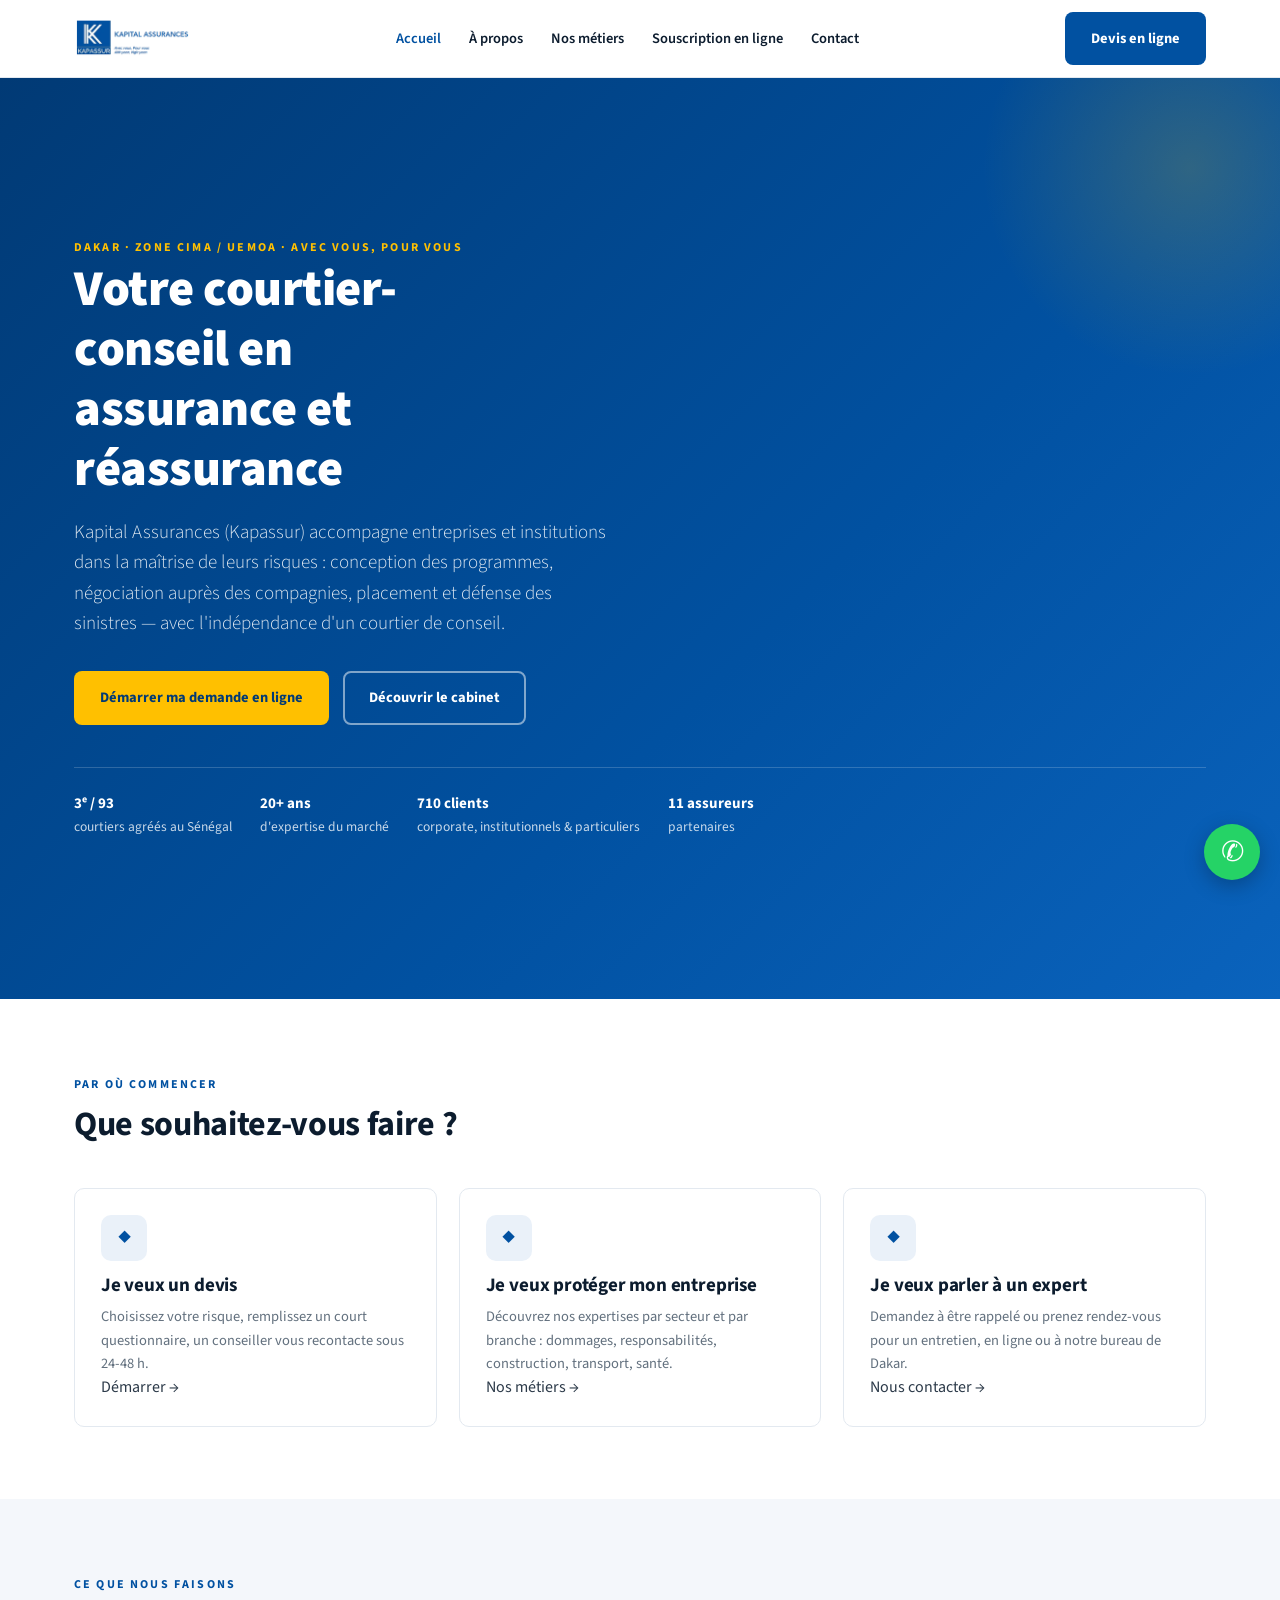
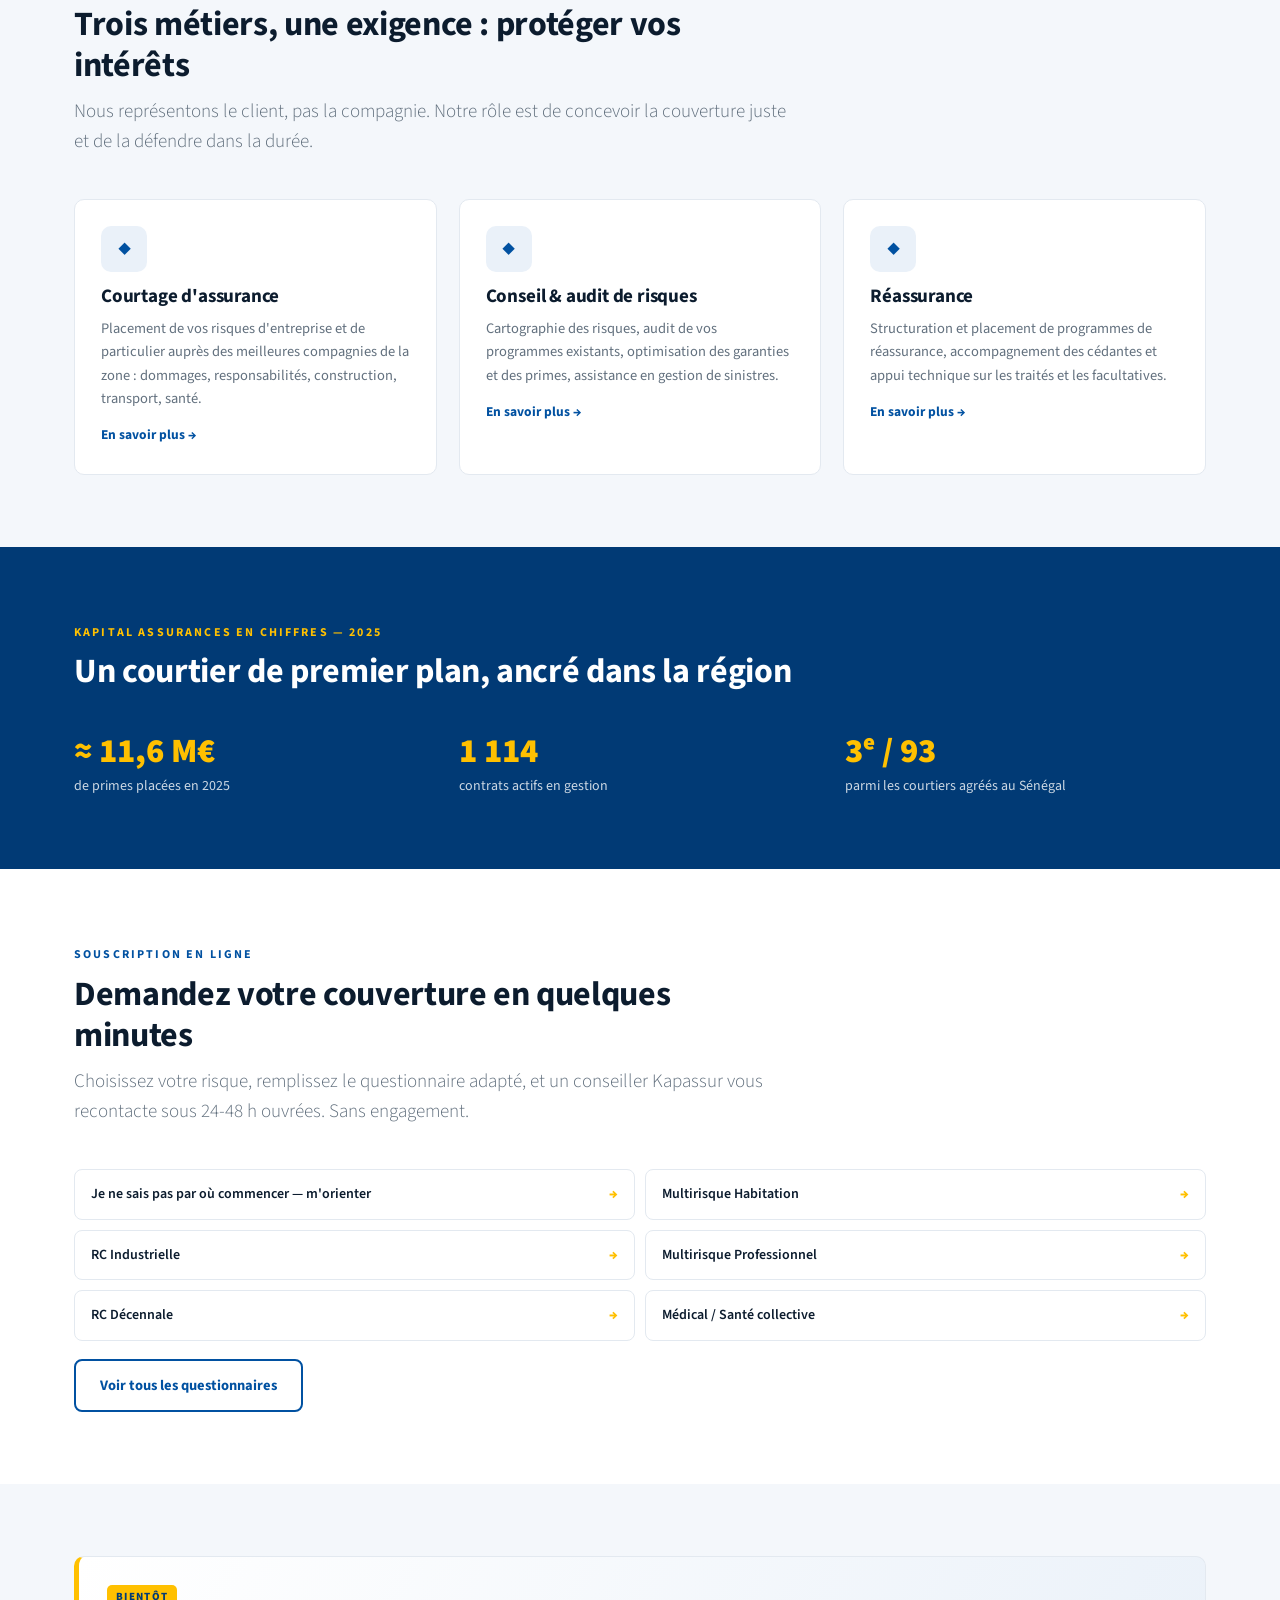
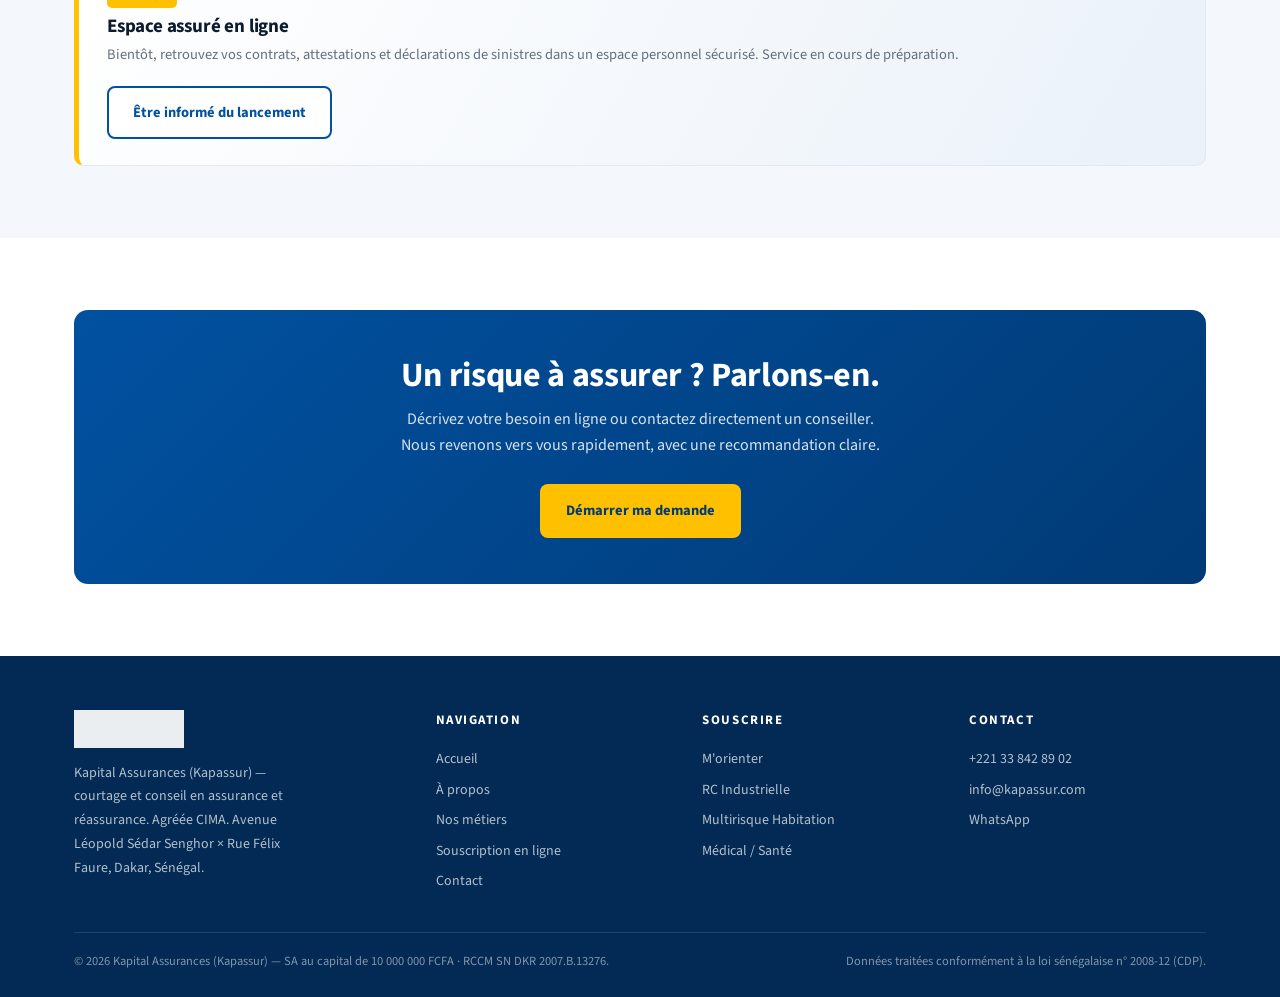
==== index.html @ 147b10a1 "Add files via upload" ====
<!DOCTYPE html>
<html lang="fr">
<head>
<meta charset="UTF-8">
<meta name="viewport" content="width=device-width, initial-scale=1.0">
<title>Kapital Assurances (Kapassur) — Courtage & conseil en assurance et réassurance · Dakar</title>
<meta name="description" content="Kapital Assurances (Kapassur), courtier-conseil indépendant en assurance et réassurance en zone CIMA / UEMOA, basé à Dakar. 3e courtier du Sénégal, 20+ ans d'expertise.">
<link rel="stylesheet" href="style.css">
</head>
<body>

<!-- NAV -->
<header class="nav">
  <div class="nav-inner">
    <a class="nav-logo" href="index.html"><img src="logo.png" alt="Kapital Assurances"></a>
    <nav class="nav-links" id="menu">
      <a href="index.html" class="active">Accueil</a>
      <a href="a-propos.html">À propos</a>
      <a href="metiers.html">Nos métiers</a>
      <a href="souscription.html">Souscription en ligne</a>
      <a href="contact.html">Contact</a>
    </nav>
    <div class="nav-cta">
      <a class="btn btn-primary" href="souscription.html">Devis en ligne</a>
      <button class="nav-toggle" onclick="document.getElementById('menu').classList.toggle('open')" aria-label="Menu">☰</button>
    </div>
  </div>
</header>

<!-- HERO -->
<section class="hero">
  <div class="hero-inner">
    <span class="eyebrow on-blue">Dakar · Zone CIMA / UEMOA · Avec vous, Pour vous</span>
    <h1>Votre courtier-conseil en assurance et réassurance</h1>
    <p class="lead">Kapital Assurances (Kapassur) accompagne entreprises et institutions dans la maîtrise de leurs risques : conception des programmes, négociation auprès des compagnies, placement et défense des sinistres — avec l'indépendance d'un courtier de conseil.</p>
    <div class="hero-actions">
      <a class="btn btn-gold" href="souscription.html">Démarrer ma demande en ligne</a>
      <a class="btn btn-ghost" href="a-propos.html">Découvrir le cabinet</a>
    </div>
    <div class="hero-strip">
      <div><b>3ᵉ / 93</b>courtiers agréés au Sénégal</div>
      <div><b>20+ ans</b>d'expertise du marché</div>
      <div><b>710 clients</b>corporate, institutionnels & particuliers</div>
      <div><b>11 assureurs</b>partenaires</div>
    </div>
  </div>
</section>

<!-- TROIS PORTES D'ENTRÉE -->
<section>
  <div class="container">
    <div class="section-head">
      <span class="eyebrow">Par où commencer</span>
      <h2>Que souhaitez-vous faire ?</h2>
    </div>
    <div class="grid grid-3">
      <a class="card" href="https://formulaires.kapassur.com/Orientation_Kapassur.html" style="display:block;">
        <div class="ico">◆</div>
        <h3>Je veux un devis</h3>
        <p>Choisissez votre risque, remplissez un court questionnaire, un conseiller vous recontacte sous 24-48 h.</p>
        <span class="more">Démarrer →</span>
      </a>
      <a class="card" href="metiers.html" style="display:block;">
        <div class="ico">◆</div>
        <h3>Je veux protéger mon entreprise</h3>
        <p>Découvrez nos expertises par secteur et par branche : dommages, responsabilités, construction, transport, santé.</p>
        <span class="more">Nos métiers →</span>
      </a>
      <a class="card" href="contact.html" style="display:block;">
        <div class="ico">◆</div>
        <h3>Je veux parler à un expert</h3>
        <p>Demandez à être rappelé ou prenez rendez-vous pour un entretien, en ligne ou à notre bureau de Dakar.</p>
        <span class="more">Nous contacter →</span>
      </a>
    </div>
  </div>
</section>

<!-- MÉTIERS APERÇU -->
<section class="soft">
  <div class="container">
    <div class="section-head">
      <span class="eyebrow">Ce que nous faisons</span>
      <h2>Trois métiers, une exigence : protéger vos intérêts</h2>
      <p class="lead">Nous représentons le client, pas la compagnie. Notre rôle est de concevoir la couverture juste et de la défendre dans la durée.</p>
    </div>
    <div class="grid grid-3">
      <div class="card">
        <div class="ico">◆</div>
        <h3>Courtage d'assurance</h3>
        <p>Placement de vos risques d'entreprise et de particulier auprès des meilleures compagnies de la zone : dommages, responsabilités, construction, transport, santé.</p>
        <a class="more" href="metiers.html">En savoir plus →</a>
      </div>
      <div class="card">
        <div class="ico">◆</div>
        <h3>Conseil & audit de risques</h3>
        <p>Cartographie des risques, audit de vos programmes existants, optimisation des garanties et des primes, assistance en gestion de sinistres.</p>
        <a class="more" href="metiers.html">En savoir plus →</a>
      </div>
      <div class="card">
        <div class="ico">◆</div>
        <h3>Réassurance</h3>
        <p>Structuration et placement de programmes de réassurance, accompagnement des cédantes et appui technique sur les traités et les facultatives.</p>
        <a class="more" href="metiers.html">En savoir plus →</a>
      </div>
    </div>
  </div>
</section>

<!-- CHIFFRES CLÉS -->
<section class="blue">
  <div class="container">
    <div class="section-head">
      <span class="eyebrow on-blue">Kapital Assurances en chiffres — 2025</span>
      <h2>Un courtier de premier plan, ancré dans la région</h2>
    </div>
    <div class="trust">
      <div><div class="t-val">≈ 11,6 M€</div><div class="t-lbl">de primes placées en 2025</div></div>
      <div><div class="t-val">1 114</div><div class="t-lbl">contrats actifs en gestion</div></div>
      <div><div class="t-val">3ᵉ / 93</div><div class="t-lbl">parmi les courtiers agréés au Sénégal</div></div>
    </div>
  </div>
</section>

<!-- SOUSCRIPTION EN LIGNE -->
<section>
  <div class="container">
    <div class="section-head">
      <span class="eyebrow">Souscription en ligne</span>
      <h2>Demandez votre couverture en quelques minutes</h2>
      <p class="lead">Choisissez votre risque, remplissez le questionnaire adapté, et un conseiller Kapassur vous recontacte sous 24-48 h ouvrées. Sans engagement.</p>
    </div>
    <div class="qlist">
      <a href="https://formulaires.kapassur.com/Orientation_Kapassur.html">Je ne sais pas par où commencer — m'orienter <span>→</span></a>
      <a href="https://formulaires.kapassur.com/Q_MR_Habitation_enligne.html">Multirisque Habitation <span>→</span></a>
      <a href="https://formulaires.kapassur.com/Q_RC_Industrielle_enligne.html">RC Industrielle <span>→</span></a>
      <a href="https://formulaires.kapassur.com/Q_MRP_Industriel_enligne.html">Multirisque Professionnel <span>→</span></a>
      <a href="https://formulaires.kapassur.com/Q_RC_Decennale_enligne.html">RC Décennale <span>→</span></a>
      <a href="https://formulaires.kapassur.com/Q_Medical_Sante_enligne.html">Médical / Santé collective <span>→</span></a>
    </div>
    <p style="margin-top:18px;"><a class="btn btn-outline" href="souscription.html">Voir tous les questionnaires</a></p>
  </div>
</section>

<!-- ESPACE ASSURÉ (À VENIR) -->
<section class="soft">
  <div class="container">
    <div class="banner">
      <div>
        <span class="tag">Bientôt</span>
        <h3>Espace assuré en ligne</h3>
        <p>Bientôt, retrouvez vos contrats, attestations et déclarations de sinistres dans un espace personnel sécurisé. Service en cours de préparation.</p>
      </div>
      <a class="btn btn-outline" href="contact.html">Être informé du lancement</a>
    </div>
  </div>
</section>

<!-- CTA FINAL -->
<section>
  <div class="container">
    <div class="cta-band">
      <h2>Un risque à assurer ? Parlons-en.</h2>
      <p>Décrivez votre besoin en ligne ou contactez directement un conseiller. Nous revenons vers vous rapidement, avec une recommandation claire.</p>
      <a class="btn btn-gold" href="souscription.html">Démarrer ma demande</a>
    </div>
  </div>
</section>

<!-- FOOTER -->
<footer>
  <div class="container">
    <div class="foot-grid">
      <div>
        <img src="logo.png" alt="Kapital Assurances">
        <p class="desc">Kapital Assurances (Kapassur) — courtage et conseil en assurance et réassurance. Agréée CIMA. Avenue Léopold Sédar Senghor × Rue Félix Faure, Dakar, Sénégal.</p>
      </div>
      <div>
        <h4>Navigation</h4>
        <a href="index.html">Accueil</a>
        <a href="a-propos.html">À propos</a>
        <a href="metiers.html">Nos métiers</a>
        <a href="souscription.html">Souscription en ligne</a>
        <a href="contact.html">Contact</a>
      </div>
      <div>
        <h4>Souscrire</h4>
        <a href="https://formulaires.kapassur.com/Orientation_Kapassur.html">M'orienter</a>
        <a href="https://formulaires.kapassur.com/Q_RC_Industrielle_enligne.html">RC Industrielle</a>
        <a href="https://formulaires.kapassur.com/Q_MR_Habitation_enligne.html">Multirisque Habitation</a>
        <a href="https://formulaires.kapassur.com/Q_Medical_Sante_enligne.html">Médical / Santé</a>
      </div>
      <div>
        <h4>Contact</h4>
        <a href="tel:+221338428902">+221 33 842 89 02</a>
        <a href="mailto:info@kapassur.com">info@kapassur.com</a>
        <a href="https://wa.me/221775697050">WhatsApp</a>
      </div>
    </div>
    <div class="foot-bottom">
      <span>© 2026 Kapital Assurances (Kapassur) — SA au capital de 10 000 000 FCFA · RCCM SN DKR 2007.B.13276.</span>
      <span>Données traitées conformément à la loi sénégalaise n° 2008-12 (CDP).</span>
    </div>
  </div>
</footer>

<a class="wa" href="https://wa.me/221775697050" title="WhatsApp" aria-label="WhatsApp">✆</a>

</body>
</html>
---- style.css ----
/* ===========================================================
   KAPASSUR — Site vitrine (prototype) — Charte graphique
   Bleu #0151A1 · Bleu foncé #013A75 · Or #FFC000 · Source Sans 3
   =========================================================== */

@import url('https://fonts.googleapis.com/css2?family=Source+Sans+3:ital,wght@0,300;0,400;0,600;0,700;0,900;1,400&display=swap');

:root{
  --blue:#0151A1;
  --blue-d:#013A75;
  --blue-dd:#022a54;
  --gold:#FFC000;
  --ink:#0c1c2e;
  --text:#2c3a49;
  --muted:#62707e;
  --line:#e3e9f0;
  --bg:#ffffff;
  --bg-soft:#f4f7fb;
  --bg-blue-soft:#eaf1f9;
  --wa:#25D366;
  --radius:10px;
  --shadow:0 8px 30px rgba(2,42,84,.08);
  --maxw:1180px;
}

*,*::before,*::after{box-sizing:border-box;margin:0;padding:0;}
html{scroll-behavior:smooth;}
body{
  font-family:"Source Sans 3","Segoe UI","Calibri",Arial,sans-serif;
  color:var(--text);background:var(--bg);line-height:1.6;
  -webkit-font-smoothing:antialiased;
}
img{max-width:100%;display:block;}
a{color:inherit;text-decoration:none;}
.container{max-width:var(--maxw);margin:0 auto;padding:0 24px;}

h1,h2,h3{color:var(--ink);font-weight:700;line-height:1.2;letter-spacing:-.01em;}
h1{font-size:clamp(30px,4.4vw,50px);font-weight:900;}
h2{font-size:clamp(24px,3vw,34px);}
h3{font-size:19px;}
.lead{font-size:clamp(16px,1.5vw,19px);color:var(--muted);font-weight:300;}
.eyebrow{font-size:12px;font-weight:700;letter-spacing:.18em;text-transform:uppercase;color:var(--blue);}
.eyebrow.on-blue{color:var(--gold);}

/* ============ BOUTONS ============ */
.btn{display:inline-flex;align-items:center;gap:8px;font-weight:700;font-size:14.5px;
  padding:13px 24px;border-radius:8px;cursor:pointer;border:2px solid transparent;transition:.18s;}
.btn-primary{background:var(--blue);color:#fff;}
.btn-primary:hover{background:var(--blue-d);}
.btn-gold{background:var(--gold);color:var(--blue-d);}
.btn-gold:hover{filter:brightness(.95);}
.btn-ghost{border-color:rgba(255,255,255,.5);color:#fff;}
.btn-ghost:hover{background:rgba(255,255,255,.12);}
.btn-outline{border-color:var(--blue);color:var(--blue);background:#fff;}
.btn-outline:hover{background:var(--blue);color:#fff;}

/* ============ NAV ============ */
header.nav{position:sticky;top:0;z-index:50;background:rgba(255,255,255,.97);
  backdrop-filter:blur(8px);border-bottom:1px solid var(--line);}
.nav-inner{display:flex;align-items:center;justify-content:space-between;padding:12px 24px;max-width:var(--maxw);margin:0 auto;}
.nav-logo img{height:40px;width:auto;}
.nav-links{display:flex;align-items:center;gap:28px;}
.nav-links a{font-size:14.5px;font-weight:600;color:var(--ink);transition:color .15s;}
.nav-links a:hover,.nav-links a.active{color:var(--blue);}
.nav-cta{display:flex;align-items:center;gap:12px;}
.nav-toggle{display:none;background:none;border:0;cursor:pointer;font-size:26px;color:var(--blue-d);line-height:1;}

/* ============ HERO ============ */
.hero{background:linear-gradient(135deg,var(--blue-d) 0%,var(--blue) 60%,#0a63bd 100%);
  color:#fff;position:relative;overflow:hidden;}
.hero::after{content:"";position:absolute;right:-120px;top:-120px;width:420px;height:420px;
  background:radial-gradient(circle,rgba(255,192,0,.18),transparent 70%);}
.hero-inner{max-width:var(--maxw);margin:0 auto;padding:84px 24px 90px;position:relative;z-index:1;}
.hero h1{color:#fff;max-width:16ch;}
.hero .lead{color:rgba(255,255,255,.85);max-width:60ch;margin-top:18px;}
.hero-actions{display:flex;flex-wrap:wrap;gap:14px;margin-top:32px;}
.hero-strip{display:flex;flex-wrap:wrap;gap:28px;margin-top:42px;padding-top:24px;border-top:1px solid rgba(255,255,255,.18);}
.hero-strip div{font-size:13.5px;color:rgba(255,255,255,.78);}
.hero-strip b{display:block;color:#fff;font-size:15px;font-weight:700;}

/* ============ SECTIONS ============ */
section{padding:72px 0;}
section.soft{background:var(--bg-soft);}
section.blue{background:var(--blue-d);color:#fff;}
section.blue h2{color:#fff;}
.section-head{max-width:720px;margin-bottom:42px;}
.section-head h2{margin-top:8px;}
.section-head p{margin-top:10px;}

/* ============ GRILLES / CARTES ============ */
.grid{display:grid;gap:22px;}
.grid-3{grid-template-columns:repeat(3,1fr);}
.grid-2{grid-template-columns:repeat(2,1fr);}
.card{background:#fff;border:1px solid var(--line);border-radius:var(--radius);padding:26px;transition:.18s;}
.card:hover{box-shadow:var(--shadow);transform:translateY(-3px);border-color:#cfdcec;}
.card .ico{width:46px;height:46px;border-radius:10px;background:var(--bg-blue-soft);color:var(--blue);
  display:flex;align-items:center;justify-content:center;font-size:22px;font-weight:900;margin-bottom:14px;}
.card h3{margin-bottom:8px;}
.card p{font-size:14.5px;color:var(--muted);}
.card a.more{display:inline-block;margin-top:14px;font-weight:700;font-size:13.5px;color:var(--blue);}
.card a.more:hover{color:var(--gold);}

/* liste de liens questionnaires */
.qlist{display:grid;grid-template-columns:repeat(2,1fr);gap:10px;margin-top:8px;}
.qlist a{display:flex;justify-content:space-between;align-items:center;gap:10px;background:#fff;
  border:1px solid var(--line);border-radius:8px;padding:13px 16px;font-weight:600;font-size:14px;color:var(--ink);transition:.15s;}
.qlist a:hover{border-color:var(--blue);color:var(--blue);}
.qlist a span{color:var(--gold);font-weight:900;}

/* bandeau confiance */
.trust{display:grid;grid-template-columns:repeat(3,1fr);gap:24px;}
.trust .t-val{font-size:34px;font-weight:900;color:var(--gold);line-height:1;}
.trust .t-lbl{font-size:14px;color:rgba(255,255,255,.8);margin-top:6px;}

/* encart espace assuré */
.banner{display:flex;flex-wrap:wrap;align-items:center;justify-content:space-between;gap:20px;
  background:linear-gradient(120deg,#fff, var(--bg-blue-soft));border:1px solid var(--line);
  border-left:5px solid var(--gold);border-radius:var(--radius);padding:26px 28px;}
.banner h3{margin-bottom:4px;}
.banner p{font-size:14.5px;color:var(--muted);}
.tag{display:inline-block;font-size:11px;font-weight:800;letter-spacing:.12em;text-transform:uppercase;
  background:var(--gold);color:var(--blue-d);padding:3px 9px;border-radius:5px;margin-bottom:8px;}

/* CTA final */
.cta-band{background:linear-gradient(135deg,var(--blue),var(--blue-d));color:#fff;border-radius:14px;
  padding:46px;text-align:center;}
.cta-band h2{color:#fff;}
.cta-band p{color:rgba(255,255,255,.85);max-width:60ch;margin:10px auto 26px;}

/* éditable (repère prototype) */
.edit{background:#fff7da;border-bottom:1px dashed #d8b300;padding:0 2px;}

/* formulaire contact */
.form{display:grid;gap:14px;max-width:560px;}
.form .row{display:grid;grid-template-columns:1fr 1fr;gap:14px;}
.form input,.form textarea{width:100%;padding:12px 14px;border:1px solid var(--line);border-radius:8px;
  font-family:inherit;font-size:15px;color:var(--ink);background:#fff;}
.form input:focus,.form textarea:focus{outline:none;border-color:var(--blue);}
.form textarea{min-height:120px;resize:vertical;}

/* coordonnées */
.contact-list{display:flex;flex-direction:column;gap:16px;}
.contact-list .ci{display:flex;gap:14px;align-items:flex-start;}
.contact-list .ci .k{width:42px;height:42px;border-radius:10px;background:var(--bg-blue-soft);color:var(--blue);
  display:flex;align-items:center;justify-content:center;font-weight:900;flex-shrink:0;}
.contact-list .ci .v{font-size:15px;color:var(--ink);}
.contact-list .ci .v small{display:block;color:var(--muted);font-size:13px;font-weight:400;}

/* ============ FOOTER ============ */
footer{background:var(--blue-dd);color:rgba(255,255,255,.7);padding:54px 0 26px;}
.foot-grid{display:grid;grid-template-columns:1.4fr 1fr 1fr 1fr;gap:30px;}
footer img{height:38px;margin-bottom:14px;filter:brightness(0) invert(1);opacity:.92;}
footer h4{color:#fff;font-size:13px;letter-spacing:.12em;text-transform:uppercase;margin-bottom:14px;}
footer a{display:block;font-size:14px;color:rgba(255,255,255,.7);padding:4px 0;transition:.15s;}
footer a:hover{color:var(--gold);}
footer .desc{font-size:14px;line-height:1.7;max-width:34ch;}
.foot-bottom{border-top:1px solid rgba(255,255,255,.12);margin-top:36px;padding-top:18px;
  display:flex;flex-wrap:wrap;justify-content:space-between;gap:10px;font-size:12.5px;color:rgba(255,255,255,.5);}

/* WhatsApp flottant */
.wa{position:fixed;right:20px;bottom:20px;width:56px;height:56px;border-radius:50%;background:var(--wa);
  color:#fff;display:flex;align-items:center;justify-content:center;box-shadow:0 6px 20px rgba(0,0,0,.25);z-index:60;font-size:28px;}
.wa:hover{filter:brightness(.95);}

/* ============ RESPONSIVE ============ */
@media(max-width:880px){
  .grid-3,.grid-2,.foot-grid,.trust,.qlist{grid-template-columns:1fr;}
  .nav-links{display:none;position:absolute;top:64px;left:0;right:0;background:#fff;flex-direction:column;
    gap:0;padding:8px 0;border-bottom:1px solid var(--line);box-shadow:var(--shadow);}
  .nav-links.open{display:flex;}
  .nav-links a{padding:12px 24px;width:100%;}
  .nav-toggle{display:block;}
  .nav-cta .btn{display:none;}
  .form .row{grid-template-columns:1fr;}
  .cta-band{padding:32px 22px;}
}
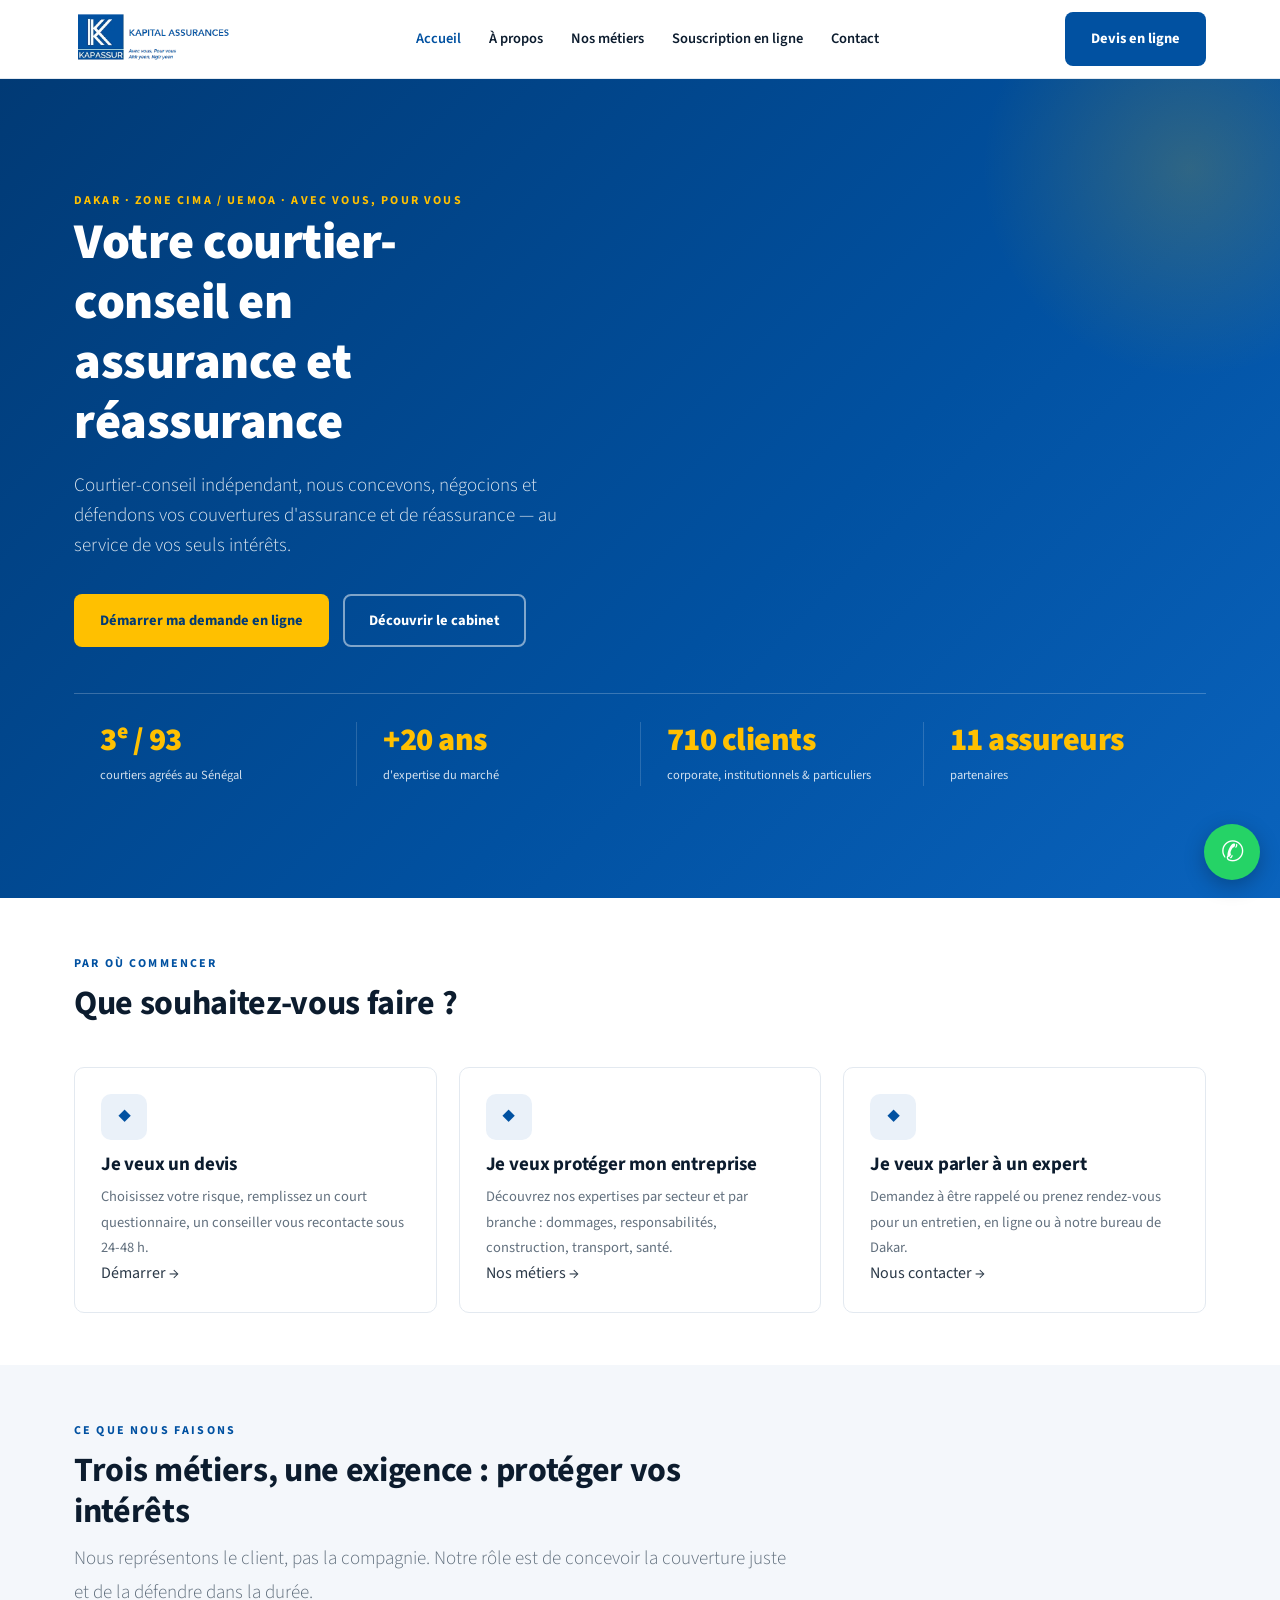
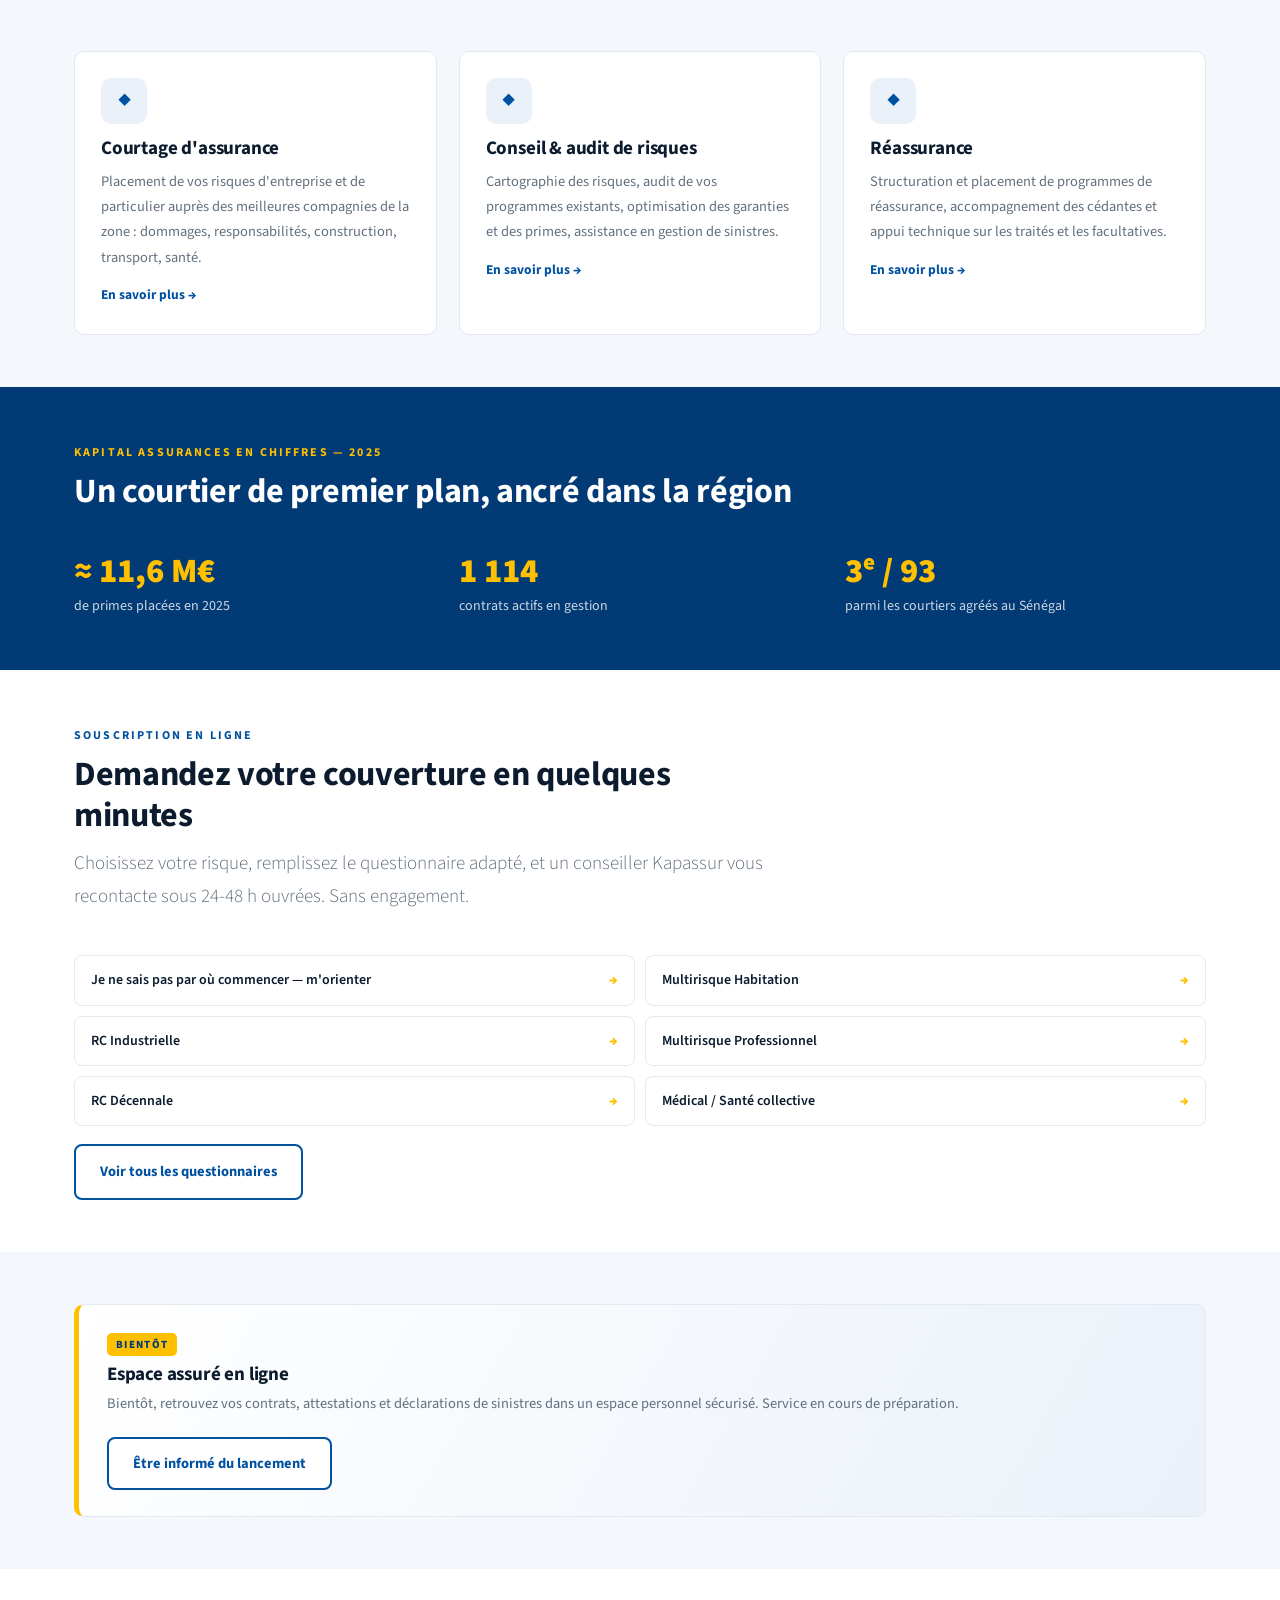
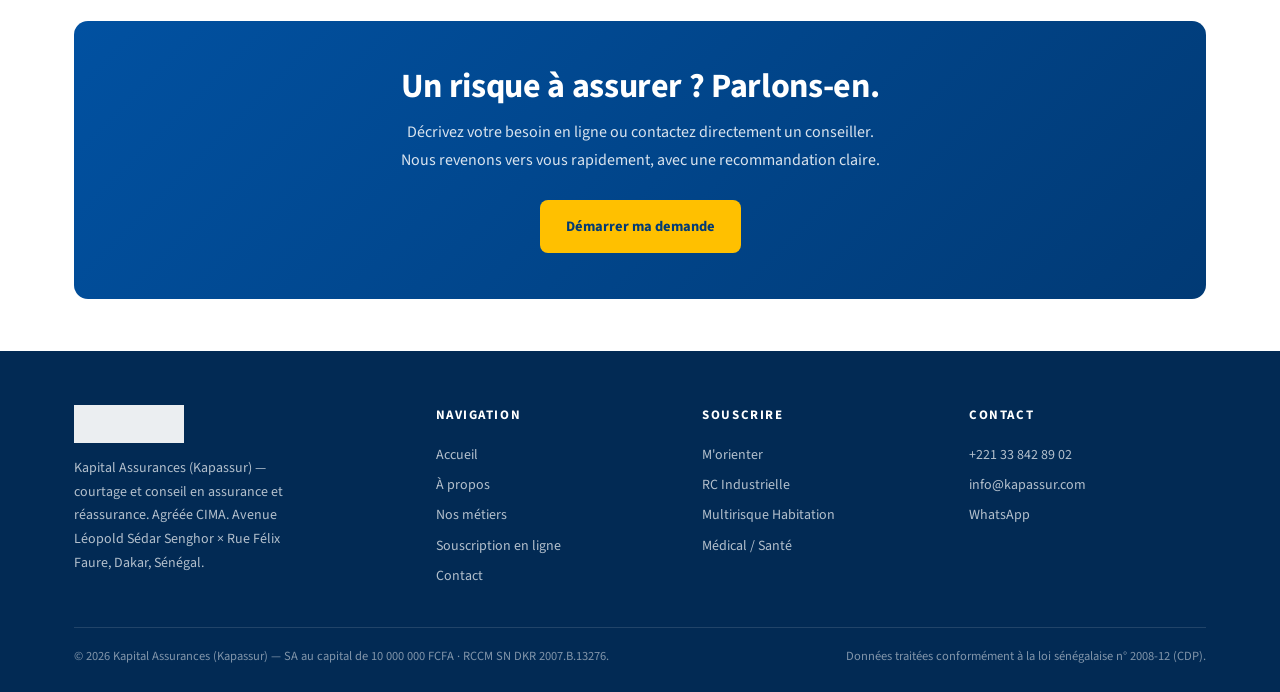
==== commit 3c93c4a1: "Add files via upload" ====
--- a/index.html
+++ b/index.html
@@ -32,14 +32,14 @@
   <div class="hero-inner">
     <span class="eyebrow on-blue">Dakar · Zone CIMA / UEMOA · Avec vous, Pour vous</span>
     <h1>Votre courtier-conseil en assurance et réassurance</h1>
-    <p class="lead">Kapital Assurances (Kapassur) accompagne entreprises et institutions dans la maîtrise de leurs risques : conception des programmes, négociation auprès des compagnies, placement et défense des sinistres — avec l'indépendance d'un courtier de conseil.</p>
+    <p class="lead" style="max-width:60ch;">Courtier-conseil indépendant, nous concevons, négocions et défendons vos couvertures d'assurance et de réassurance — au service de vos seuls intérêts.</p>
     <div class="hero-actions">
       <a class="btn btn-gold" href="souscription.html">Démarrer ma demande en ligne</a>
       <a class="btn btn-ghost" href="a-propos.html">Découvrir le cabinet</a>
     </div>
     <div class="hero-strip">
       <div><b>3ᵉ / 93</b>courtiers agréés au Sénégal</div>
-      <div><b>20+ ans</b>d'expertise du marché</div>
+      <div><b>+20 ans</b>d'expertise du marché</div>
       <div><b>710 clients</b>corporate, institutionnels & particuliers</div>
       <div><b>11 assureurs</b>partenaires</div>
     </div>
--- a/style.css
+++ b/style.css
@@ -58,7 +58,7 @@
 header.nav{position:sticky;top:0;z-index:50;background:rgba(255,255,255,.97);
   backdrop-filter:blur(8px);border-bottom:1px solid var(--line);}
 .nav-inner{display:flex;align-items:center;justify-content:space-between;padding:12px 24px;max-width:var(--maxw);margin:0 auto;}
-.nav-logo img{height:40px;width:auto;}
+.nav-logo img{height:54px;width:auto;}
 .nav-links{display:flex;align-items:center;gap:28px;}
 .nav-links a{font-size:14.5px;font-weight:600;color:var(--ink);transition:color .15s;}
 .nav-links a:hover,.nav-links a.active{color:var(--blue);}
@@ -70,16 +70,20 @@
   color:#fff;position:relative;overflow:hidden;}
 .hero::after{content:"";position:absolute;right:-120px;top:-120px;width:420px;height:420px;
   background:radial-gradient(circle,rgba(255,192,0,.18),transparent 70%);}
-.hero-inner{max-width:var(--maxw);margin:0 auto;padding:84px 24px 90px;position:relative;z-index:1;}
+.hero-inner{max-width:var(--maxw);margin:0 auto;padding:56px 24px 60px;position:relative;z-index:1;}
 .hero h1{color:#fff;max-width:16ch;}
 .hero .lead{color:rgba(255,255,255,.85);max-width:60ch;margin-top:18px;}
 .hero-actions{display:flex;flex-wrap:wrap;gap:14px;margin-top:32px;}
-.hero-strip{display:flex;flex-wrap:wrap;gap:28px;margin-top:42px;padding-top:24px;border-top:1px solid rgba(255,255,255,.18);}
-.hero-strip div{font-size:13.5px;color:rgba(255,255,255,.78);}
-.hero-strip b{display:block;color:#fff;font-size:15px;font-weight:700;}
+.hero-strip{display:flex;flex-wrap:wrap;gap:20px 0;margin-top:46px;padding-top:28px;border-top:1px solid rgba(255,255,255,.22);}
+.hero-strip div{flex:1;min-width:160px;padding:2px 26px;font-size:12.5px;color:rgba(255,255,255,.82);line-height:1.5;}
+.hero-strip div + div{border-left:1px solid rgba(255,255,255,.16);}
+.hero-strip b{display:block;color:var(--gold);font-size:32px;font-weight:900;line-height:1.05;letter-spacing:-.5px;margin-bottom:8px;}
 
 /* ============ SECTIONS ============ */
-section{padding:72px 0;}
+section{padding:52px 0;}
+/* Lisibilité : interligne confortable + justification des paragraphes longs */
+.container p{line-height:1.75;}
+.grid-2 p,.profil-bio p{text-align:justify;-webkit-hyphens:auto;hyphens:auto;}
 section.soft{background:var(--bg-soft);}
 section.blue{background:var(--blue-d);color:#fff;}
 section.blue h2{color:#fff;}
@@ -146,6 +150,65 @@
 .contact-list .ci .v{font-size:15px;color:var(--ink);}
 .contact-list .ci .v small{display:block;color:var(--muted);font-size:13px;font-weight:400;}
 
+/* ============ ÉQUIPE / GOUVERNANCE ============ */
+.team{display:grid;grid-template-columns:repeat(3,1fr);gap:22px;}
+.team-card{background:#fff;border:1px solid var(--line);border-radius:var(--radius);padding:28px 22px;text-align:center;transition:.18s;}
+.team-card:hover{box-shadow:var(--shadow);transform:translateY(-3px);border-color:#cfdcec;}
+.team-photo{width:116px;height:116px;border-radius:50%;object-fit:cover;object-position:top center;margin:0 auto 16px;border:3px solid var(--bg-blue-soft);box-shadow:0 4px 14px rgba(2,42,84,.12);}
+.team-name{font-size:18px;font-weight:700;color:var(--ink);}
+.team-role{font-size:12.5px;color:var(--blue);font-weight:700;margin:5px 0 12px;min-height:34px;line-height:1.4;}
+.team-li{display:inline-flex;align-items:center;justify-content:center;width:34px;height:34px;border-radius:8px;background:var(--bg-blue-soft);color:var(--blue);transition:.15s;}
+.team-li:hover{background:#0077B5;color:#fff;}
+.team-li svg{width:17px;height:17px;}
+
+/* ============ KPI / GRAPHIQUES / SECTEURS ============ */
+.kpi{display:grid;grid-template-columns:repeat(5,1fr);gap:16px;}
+.k-item{background:#fff;border:1px solid var(--line);border-radius:var(--radius);padding:24px 14px;text-align:center;}
+.k-ico{width:48px;height:48px;margin:0 auto 12px;border-radius:50%;background:var(--bg-blue-soft);color:var(--blue);display:flex;align-items:center;justify-content:center;}
+.k-ico svg{width:26px;height:26px;}
+.k-val{font-size:27px;font-weight:900;color:var(--blue);line-height:1;}
+.k-lbl{font-size:11.5px;color:var(--muted);margin-top:8px;line-height:1.35;}
+.charts{display:grid;grid-template-columns:repeat(3,1fr);gap:22px;align-items:stretch;}
+.hl-stat{display:flex;align-items:baseline;gap:14px;background:linear-gradient(120deg,#fff,var(--bg-blue-soft));border:1px solid var(--line);border-left:5px solid var(--gold);border-radius:var(--radius);padding:18px 24px;margin-bottom:24px;}
+.hl-stat b{font-size:34px;font-weight:900;color:var(--blue);line-height:1;white-space:nowrap;}
+/* signature dorée (hero À propos) */
+.signature{color:var(--gold);font-style:italic;font-weight:600;font-size:16.5px;margin-top:14px;letter-spacing:.2px;}
+/* timeline historique */
+.timeline{position:relative;padding-left:32px;}
+.timeline::before{content:"";position:absolute;left:7px;top:6px;bottom:6px;width:2px;background:rgba(2,42,84,.12);}
+.tl-item{position:relative;padding-bottom:22px;}
+.tl-item:last-child{padding-bottom:0;}
+.tl-item::before{content:"";position:absolute;left:-32px;top:2px;width:16px;height:16px;border-radius:50%;background:var(--gold);border:3px solid #fff;box-shadow:0 0 0 1px var(--line);}
+.tl-year{display:inline-block;background:var(--gold);color:var(--blue-d);font-weight:800;font-size:13.5px;padding:3px 12px;border-radius:6px;margin-bottom:8px;}
+.tl-txt{font-size:13.5px;color:var(--muted);line-height:1.6;}
+/* valeurs colorées */
+.val-blue{border-top:3px solid var(--blue);}
+.val-gold{border-top:3px solid var(--gold);}
+.val-navy{border-top:3px solid var(--blue-d);}
+.val-blue h3{color:var(--blue);}
+.val-gold h3{color:#b8860b;}
+.val-navy h3{color:var(--blue-d);}
+/* donut : légende + centre */
+.donut-legend{margin-top:14px;display:flex;flex-direction:column;gap:9px;font-size:13px;color:var(--text);}
+.donut-legend .dot{display:inline-block;width:12px;height:12px;border-radius:3px;margin-right:9px;vertical-align:middle;}
+.donut-legend b{color:var(--ink);}
+.donut-center{position:absolute;inset:0;display:flex;flex-direction:column;align-items:center;justify-content:center;pointer-events:none;}
+.donut-center b{font-size:25px;font-weight:900;color:var(--ink);line-height:1;}
+.donut-center small{font-size:11px;color:var(--muted);margin-top:4px;}
+/* actions fiche équipe (LinkedIn + parcours) */
+.team-actions{display:flex;align-items:center;justify-content:center;gap:10px;flex-wrap:wrap;}
+.team-link{font-size:12px;font-weight:700;color:var(--blue);border:1px solid var(--line);border-radius:7px;padding:7px 11px;transition:.15s;}
+.team-link:hover{background:var(--blue);color:#fff;border-color:var(--blue);}
+.hl-stat span{font-size:14px;color:var(--text);}
+.chart-card{background:#fff;border:1px solid var(--line);border-radius:var(--radius);padding:24px;}
+.chart-card h3{font-size:16px;margin-bottom:2px;}
+.chart-card .sub{font-size:12px;color:var(--muted);margin-bottom:16px;}
+.chart-wrap{position:relative;height:260px;}
+.sectors{display:grid;grid-template-columns:repeat(4,1fr);gap:14px;}
+.s-item{background:var(--bg-blue-soft);border-radius:10px;padding:18px 14px;text-align:center;}
+.s-item b{display:block;color:var(--blue-d);font-size:14.5px;font-weight:700;}
+.s-item small{display:block;font-weight:400;color:var(--muted);font-size:11.5px;margin-top:6px;line-height:1.4;}
+
 /* ============ FOOTER ============ */
 footer{background:var(--blue-dd);color:rgba(255,255,255,.7);padding:54px 0 26px;}
 .foot-grid{display:grid;grid-template-columns:1.4fr 1fr 1fr 1fr;gap:30px;}
@@ -165,6 +228,11 @@
 /* ============ RESPONSIVE ============ */
 @media(max-width:880px){
   .grid-3,.grid-2,.foot-grid,.trust,.qlist{grid-template-columns:1fr;}
+  .team{grid-template-columns:1fr 1fr;}
+  .hero-strip div{border-left:none;padding-left:0;}
+  .kpi{grid-template-columns:1fr 1fr;}
+  .charts{grid-template-columns:1fr;}
+  .sectors{grid-template-columns:1fr 1fr;}
   .nav-links{display:none;position:absolute;top:64px;left:0;right:0;background:#fff;flex-direction:column;
     gap:0;padding:8px 0;border-bottom:1px solid var(--line);box-shadow:var(--shadow);}
   .nav-links.open{display:flex;}
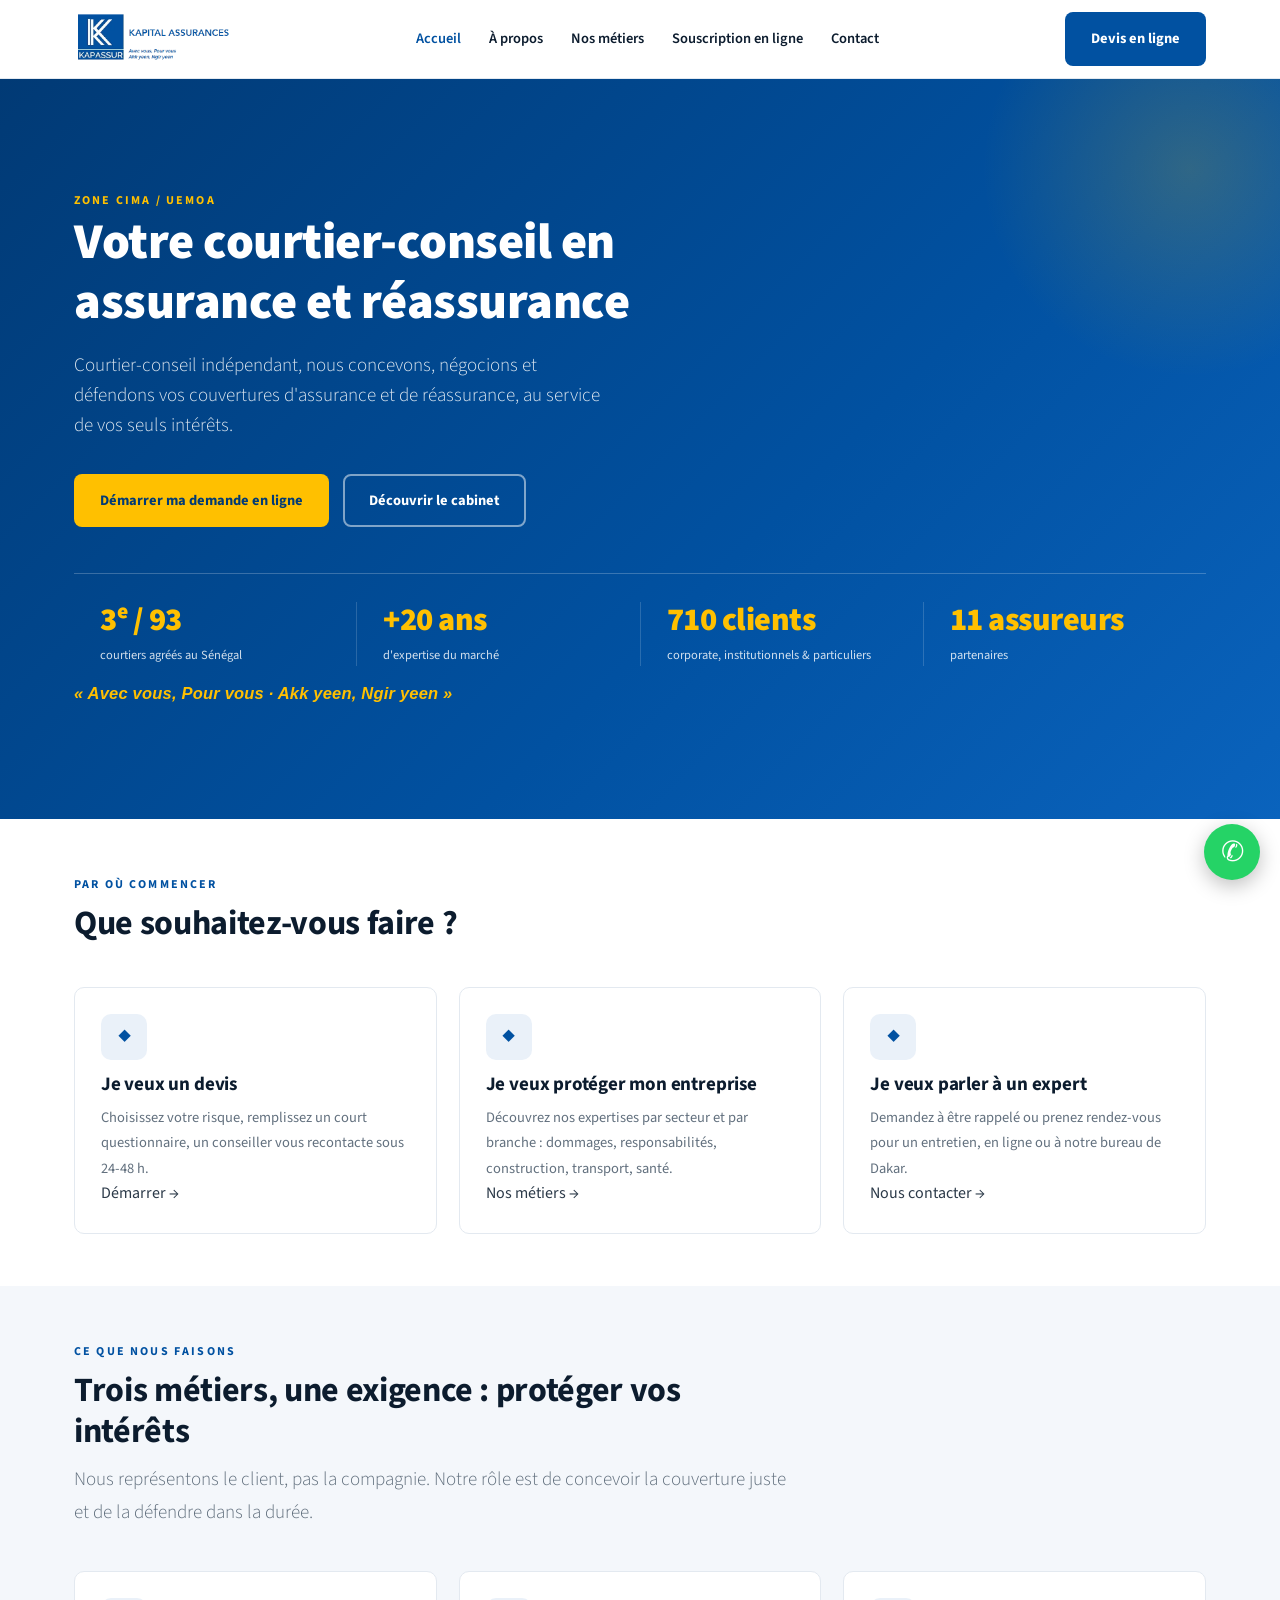
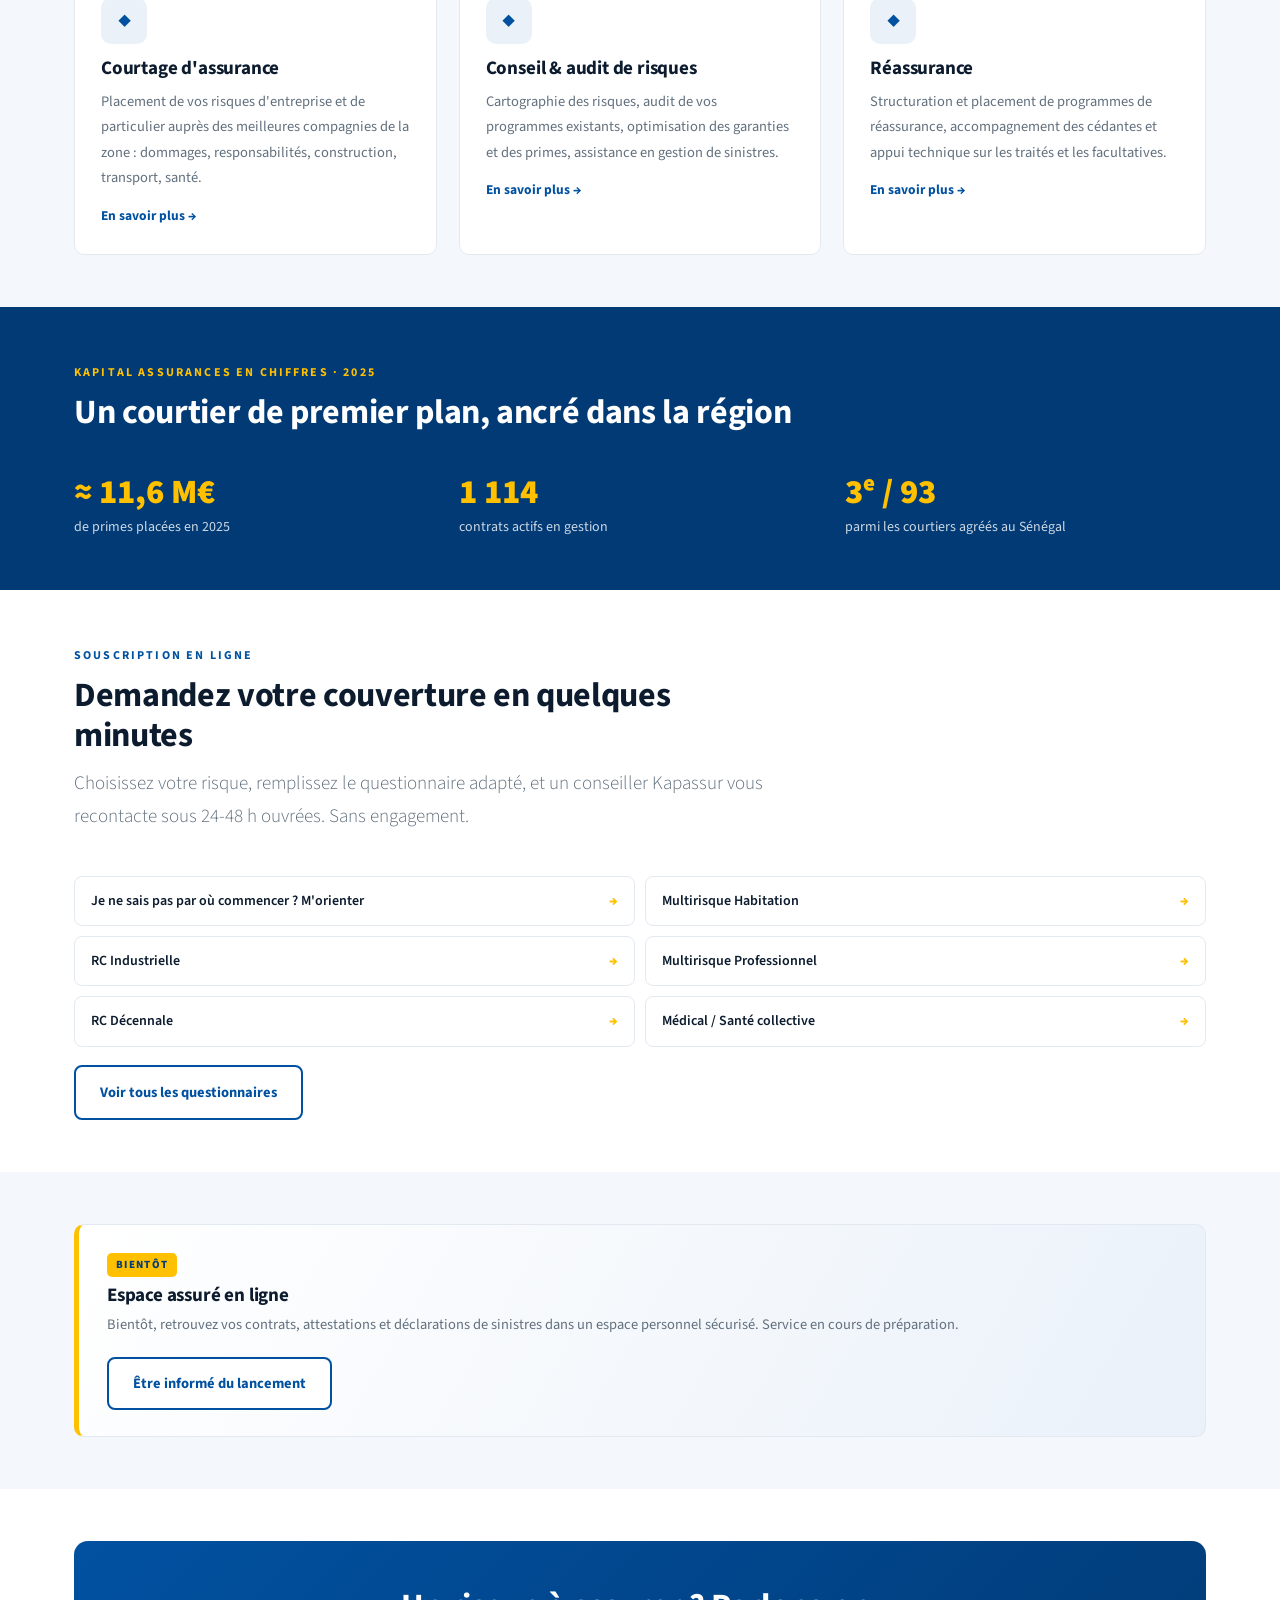
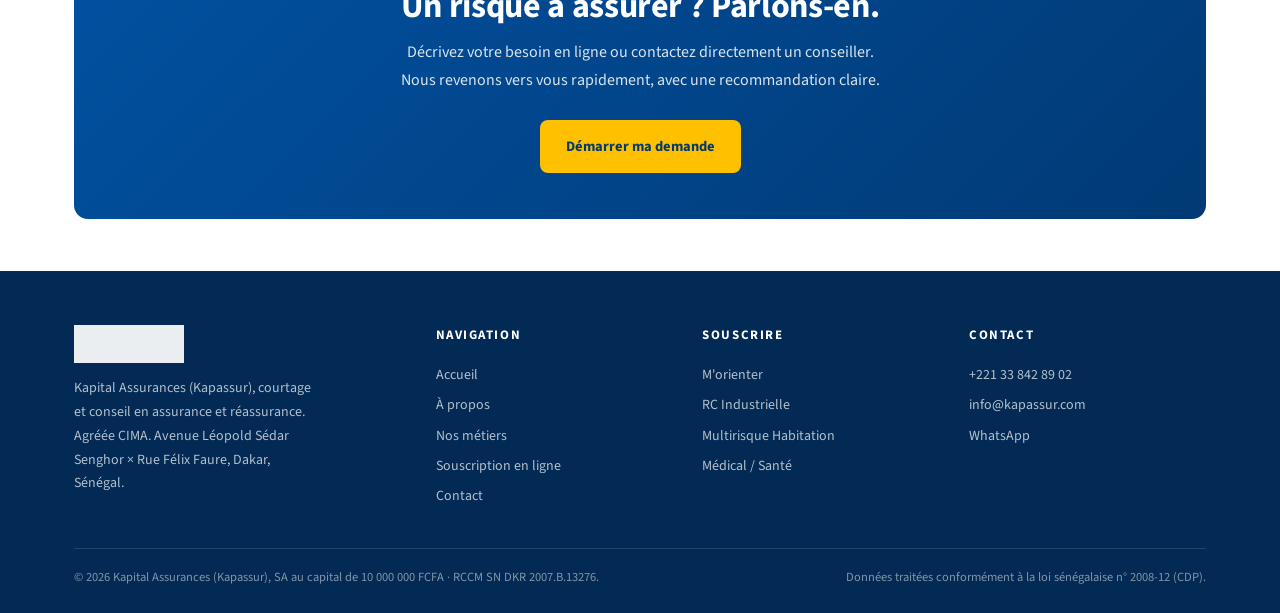
==== commit b7f9e6f7: "Add files via upload" ====
--- a/index.html
+++ b/index.html
@@ -3,7 +3,7 @@
 <head>
 <meta charset="UTF-8">
 <meta name="viewport" content="width=device-width, initial-scale=1.0">
-<title>Kapital Assurances (Kapassur) — Courtage & conseil en assurance et réassurance · Dakar</title>
+<title>Kapital Assurances (Kapassur) · Courtage et conseil en assurance et réassurance</title>
 <meta name="description" content="Kapital Assurances (Kapassur), courtier-conseil indépendant en assurance et réassurance en zone CIMA / UEMOA, basé à Dakar. 3e courtier du Sénégal, 20+ ans d'expertise.">
 <link rel="stylesheet" href="style.css">
 </head>
@@ -30,9 +30,9 @@
 <!-- HERO -->
 <section class="hero">
   <div class="hero-inner">
-    <span class="eyebrow on-blue">Dakar · Zone CIMA / UEMOA · Avec vous, Pour vous</span>
-    <h1>Votre courtier-conseil en assurance et réassurance</h1>
-    <p class="lead" style="max-width:60ch;">Courtier-conseil indépendant, nous concevons, négocions et défendons vos couvertures d'assurance et de réassurance — au service de vos seuls intérêts.</p>
+    <span class="eyebrow on-blue">Zone CIMA / UEMOA</span>
+    <h1 style="max-width:22ch;">Votre courtier-conseil en assurance et réassurance</h1>
+    <p class="lead" style="max-width:60ch;">Courtier-conseil indépendant, nous concevons, négocions et défendons vos couvertures d'assurance et de réassurance, au service de vos seuls intérêts.</p>
     <div class="hero-actions">
       <a class="btn btn-gold" href="souscription.html">Démarrer ma demande en ligne</a>
       <a class="btn btn-ghost" href="a-propos.html">Découvrir le cabinet</a>
@@ -43,6 +43,7 @@
       <div><b>710 clients</b>corporate, institutionnels & particuliers</div>
       <div><b>11 assureurs</b>partenaires</div>
     </div>
+    <p class="signature">« Avec vous, Pour vous · Akk yeen, Ngir yeen »</p>
   </div>
 </section>
 
@@ -111,7 +112,7 @@
 <section class="blue">
   <div class="container">
     <div class="section-head">
-      <span class="eyebrow on-blue">Kapital Assurances en chiffres — 2025</span>
+      <span class="eyebrow on-blue">Kapital Assurances en chiffres · 2025</span>
       <h2>Un courtier de premier plan, ancré dans la région</h2>
     </div>
     <div class="trust">
@@ -131,7 +132,7 @@
       <p class="lead">Choisissez votre risque, remplissez le questionnaire adapté, et un conseiller Kapassur vous recontacte sous 24-48 h ouvrées. Sans engagement.</p>
     </div>
     <div class="qlist">
-      <a href="https://formulaires.kapassur.com/Orientation_Kapassur.html">Je ne sais pas par où commencer — m'orienter <span>→</span></a>
+      <a href="https://formulaires.kapassur.com/Orientation_Kapassur.html">Je ne sais pas par où commencer ? M'orienter <span>→</span></a>
       <a href="https://formulaires.kapassur.com/Q_MR_Habitation_enligne.html">Multirisque Habitation <span>→</span></a>
       <a href="https://formulaires.kapassur.com/Q_RC_Industrielle_enligne.html">RC Industrielle <span>→</span></a>
       <a href="https://formulaires.kapassur.com/Q_MRP_Industriel_enligne.html">Multirisque Professionnel <span>→</span></a>
@@ -173,7 +174,7 @@
     <div class="foot-grid">
       <div>
         <img src="logo.png" alt="Kapital Assurances">
-        <p class="desc">Kapital Assurances (Kapassur) — courtage et conseil en assurance et réassurance. Agréée CIMA. Avenue Léopold Sédar Senghor × Rue Félix Faure, Dakar, Sénégal.</p>
+        <p class="desc">Kapital Assurances (Kapassur), courtage et conseil en assurance et réassurance. Agréée CIMA. Avenue Léopold Sédar Senghor × Rue Félix Faure, Dakar, Sénégal.</p>
       </div>
       <div>
         <h4>Navigation</h4>
@@ -198,7 +199,7 @@
       </div>
     </div>
     <div class="foot-bottom">
-      <span>© 2026 Kapital Assurances (Kapassur) — SA au capital de 10 000 000 FCFA · RCCM SN DKR 2007.B.13276.</span>
+      <span>© 2026 Kapital Assurances (Kapassur), SA au capital de 10 000 000 FCFA · RCCM SN DKR 2007.B.13276.</span>
       <span>Données traitées conformément à la loi sénégalaise n° 2008-12 (CDP).</span>
     </div>
   </div>
--- a/style.css
+++ b/style.css
@@ -164,8 +164,8 @@
 /* ============ KPI / GRAPHIQUES / SECTEURS ============ */
 .kpi{display:grid;grid-template-columns:repeat(5,1fr);gap:16px;}
 .k-item{background:#fff;border:1px solid var(--line);border-radius:var(--radius);padding:24px 14px;text-align:center;}
-.k-ico{width:48px;height:48px;margin:0 auto 12px;border-radius:50%;background:var(--bg-blue-soft);color:var(--blue);display:flex;align-items:center;justify-content:center;}
-.k-ico svg{width:26px;height:26px;}
+.k-ico{width:36px;height:36px;margin:0 auto 10px;border-radius:50%;background:var(--bg-blue-soft);color:var(--blue);display:flex;align-items:center;justify-content:center;}
+.k-ico svg{width:19px;height:19px;}
 .k-val{font-size:27px;font-weight:900;color:var(--blue);line-height:1;}
 .k-lbl{font-size:11.5px;color:var(--muted);margin-top:8px;line-height:1.35;}
 .charts{display:grid;grid-template-columns:repeat(3,1fr);gap:22px;align-items:stretch;}
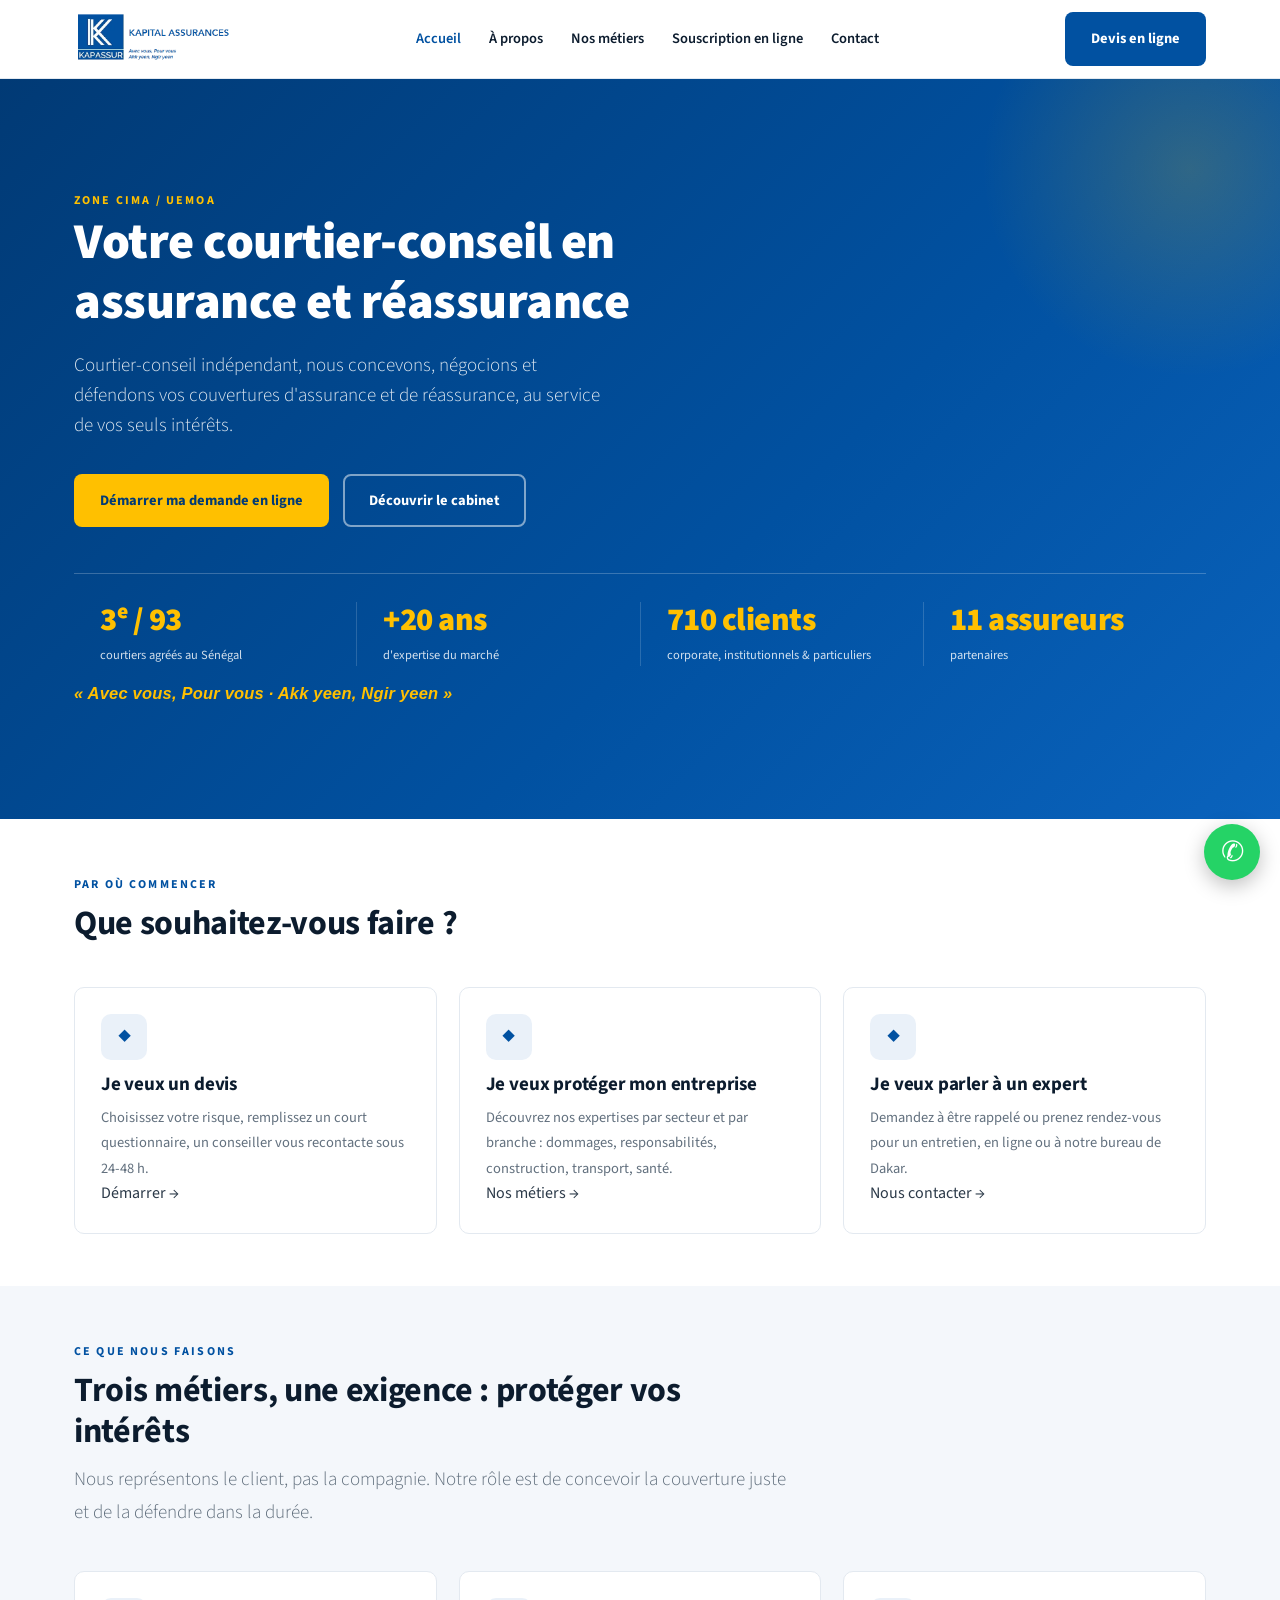
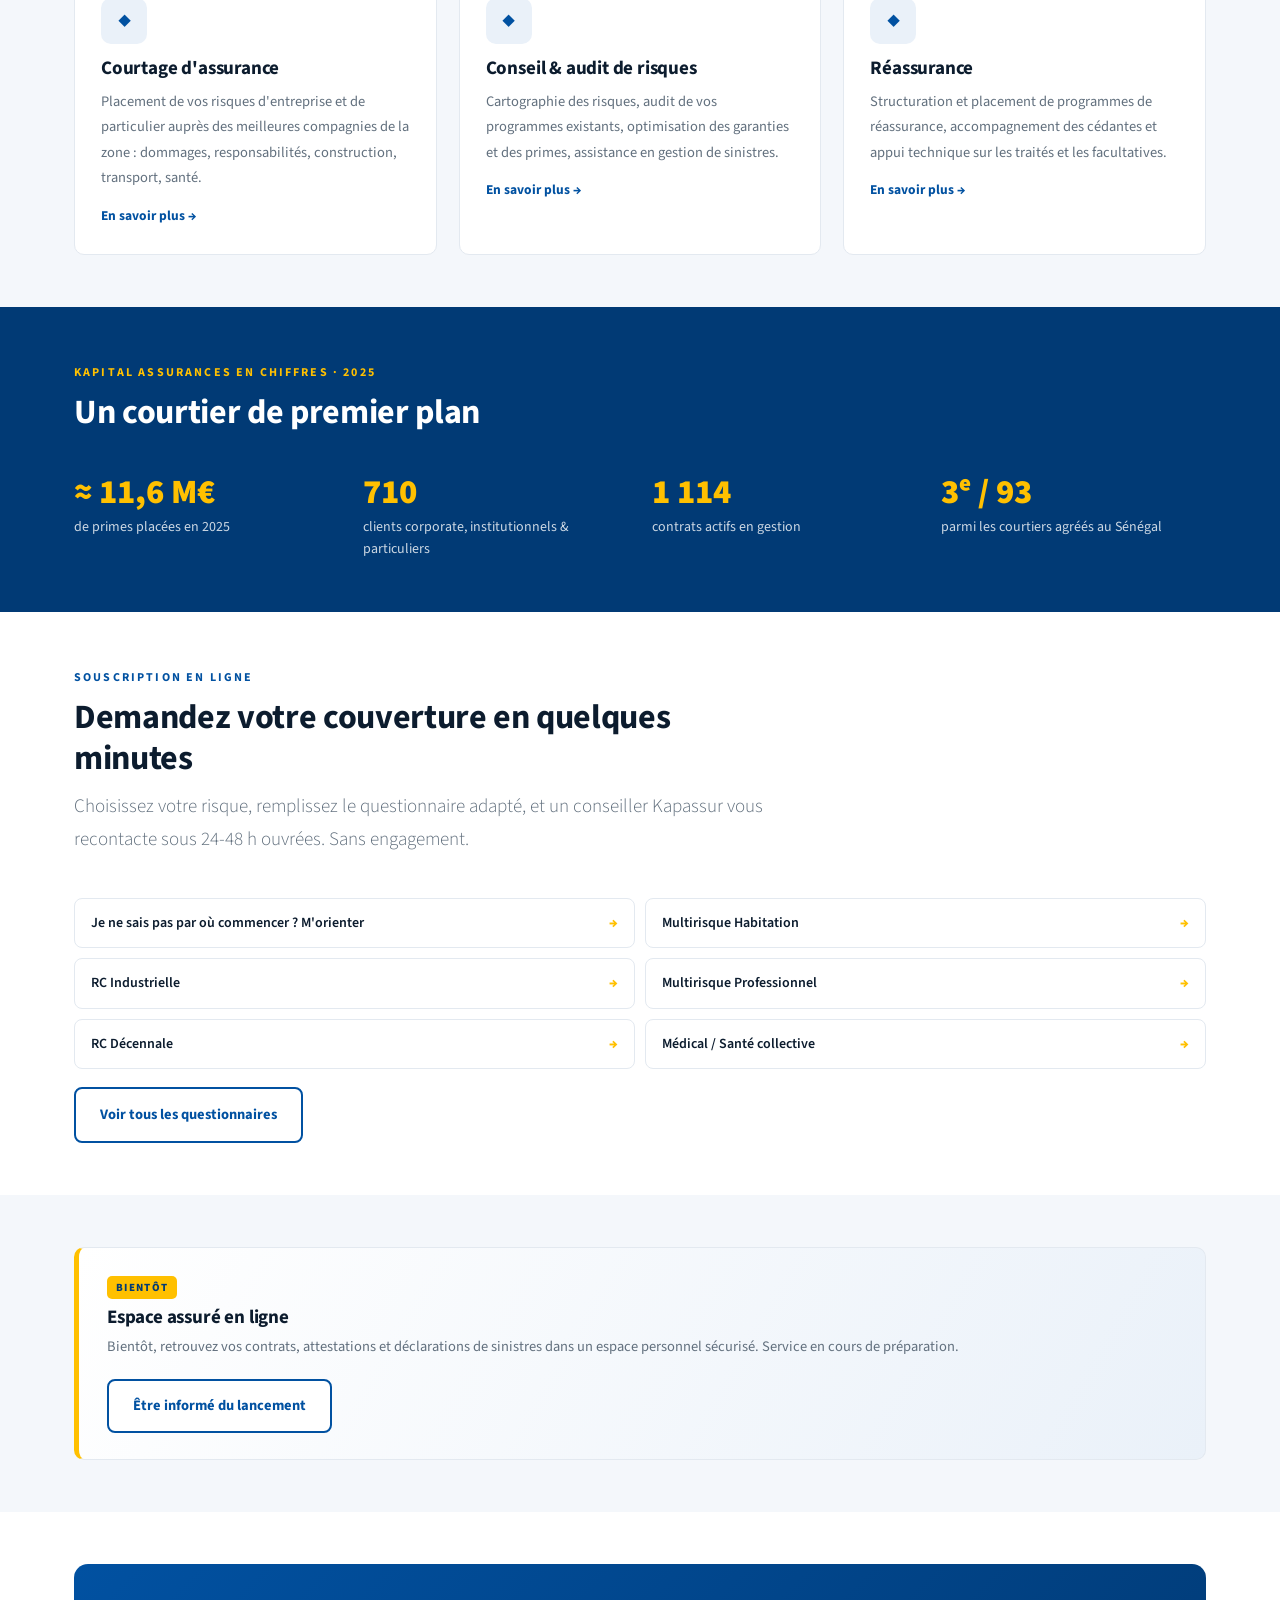
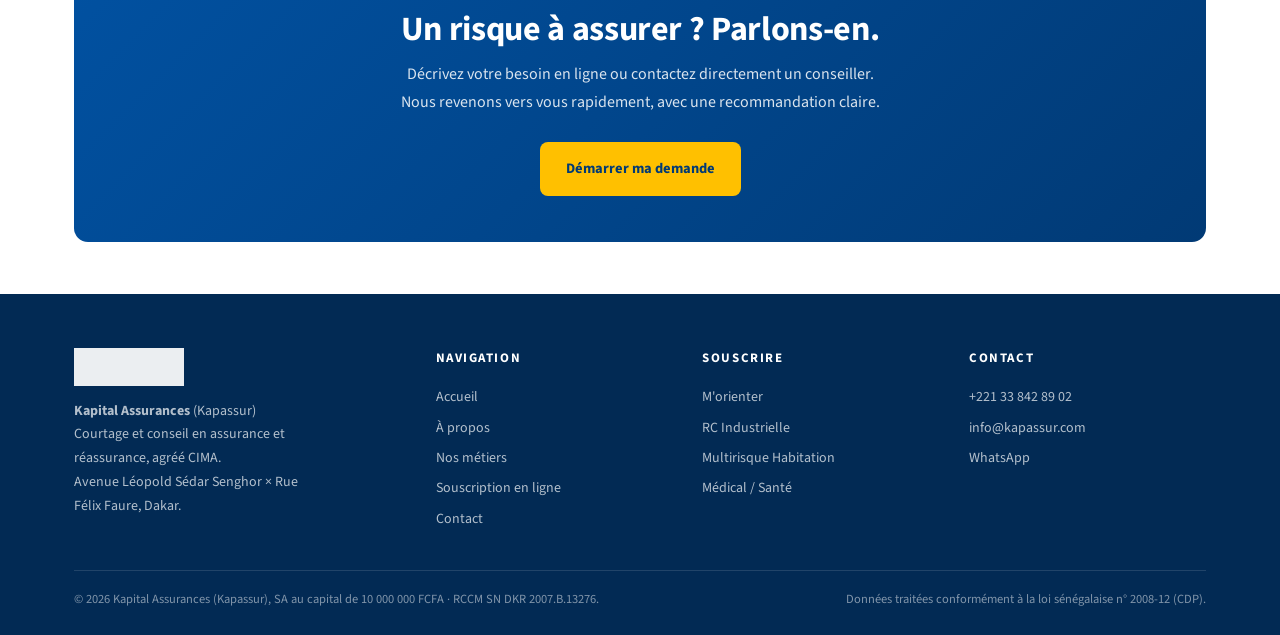
==== commit 33665265: "Add files via upload" ====
--- a/index.html
+++ b/index.html
@@ -113,10 +113,11 @@
   <div class="container">
     <div class="section-head">
       <span class="eyebrow on-blue">Kapital Assurances en chiffres · 2025</span>
-      <h2>Un courtier de premier plan, ancré dans la région</h2>
+      <h2>Un courtier de premier plan</h2>
     </div>
     <div class="trust">
       <div><div class="t-val">≈ 11,6 M€</div><div class="t-lbl">de primes placées en 2025</div></div>
+      <div><div class="t-val">710</div><div class="t-lbl">clients corporate, institutionnels & particuliers</div></div>
       <div><div class="t-val">1 114</div><div class="t-lbl">contrats actifs en gestion</div></div>
       <div><div class="t-val">3ᵉ / 93</div><div class="t-lbl">parmi les courtiers agréés au Sénégal</div></div>
     </div>
@@ -174,7 +175,7 @@
     <div class="foot-grid">
       <div>
         <img src="logo.png" alt="Kapital Assurances">
-        <p class="desc">Kapital Assurances (Kapassur), courtage et conseil en assurance et réassurance. Agréée CIMA. Avenue Léopold Sédar Senghor × Rue Félix Faure, Dakar, Sénégal.</p>
+        <p class="desc"><strong>Kapital Assurances</strong> (Kapassur)<br>Courtage et conseil en assurance et réassurance, agréé CIMA.<br>Avenue Léopold Sédar Senghor × Rue Félix Faure, Dakar.</p>
       </div>
       <div>
         <h4>Navigation</h4>
--- a/style.css
+++ b/style.css
@@ -112,7 +112,7 @@
 .qlist a span{color:var(--gold);font-weight:900;}
 
 /* bandeau confiance */
-.trust{display:grid;grid-template-columns:repeat(3,1fr);gap:24px;}
+.trust{display:grid;grid-template-columns:repeat(4,1fr);gap:24px;}
 .trust .t-val{font-size:34px;font-weight:900;color:var(--gold);line-height:1;}
 .trust .t-lbl{font-size:14px;color:rgba(255,255,255,.8);margin-top:6px;}
 
@@ -164,8 +164,8 @@
 /* ============ KPI / GRAPHIQUES / SECTEURS ============ */
 .kpi{display:grid;grid-template-columns:repeat(5,1fr);gap:16px;}
 .k-item{background:#fff;border:1px solid var(--line);border-radius:var(--radius);padding:24px 14px;text-align:center;}
-.k-ico{width:36px;height:36px;margin:0 auto 10px;border-radius:50%;background:var(--bg-blue-soft);color:var(--blue);display:flex;align-items:center;justify-content:center;}
-.k-ico svg{width:19px;height:19px;}
+.k-ico{width:42px;height:42px;margin:0 auto 11px;border-radius:50%;background:var(--bg-blue-soft);color:var(--blue);display:flex;align-items:center;justify-content:center;}
+.k-ico svg{width:22px;height:22px;}
 .k-val{font-size:27px;font-weight:900;color:var(--blue);line-height:1;}
 .k-lbl{font-size:11.5px;color:var(--muted);margin-top:8px;line-height:1.35;}
 .charts{display:grid;grid-template-columns:repeat(3,1fr);gap:22px;align-items:stretch;}
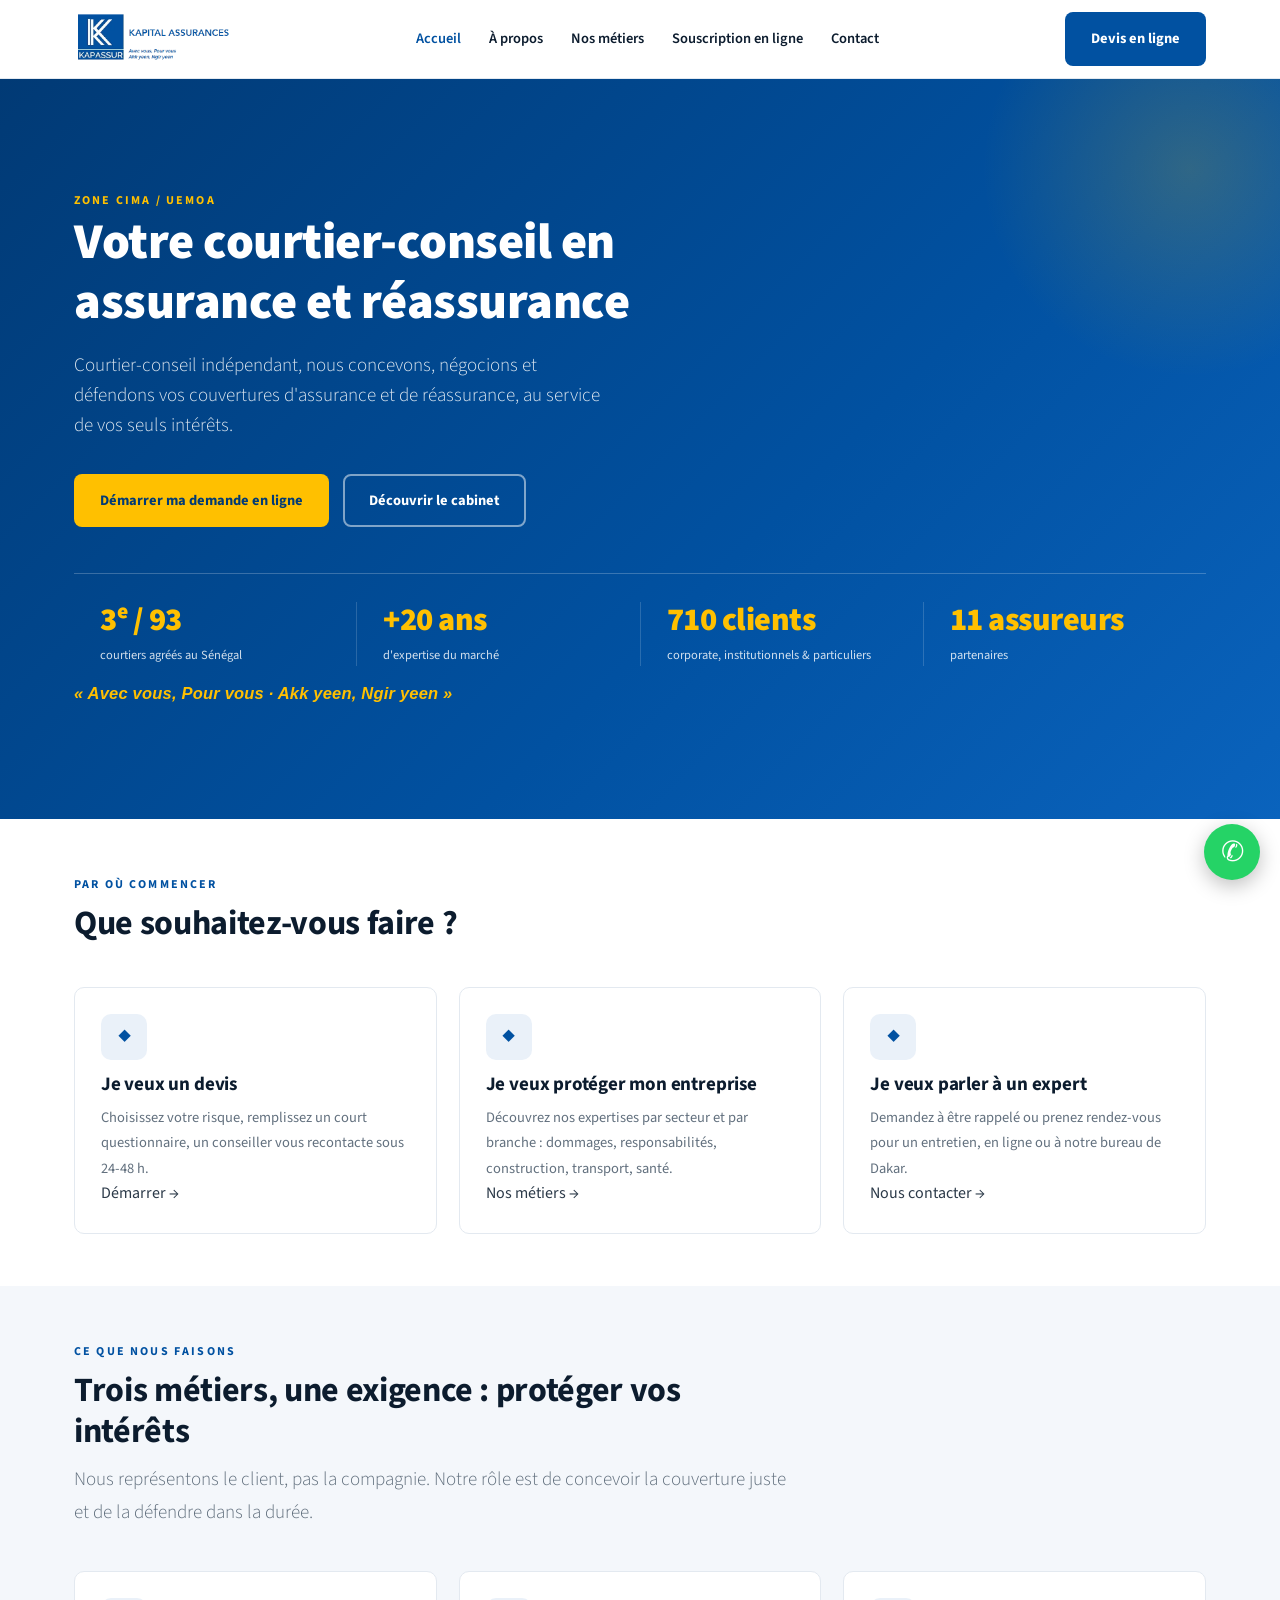
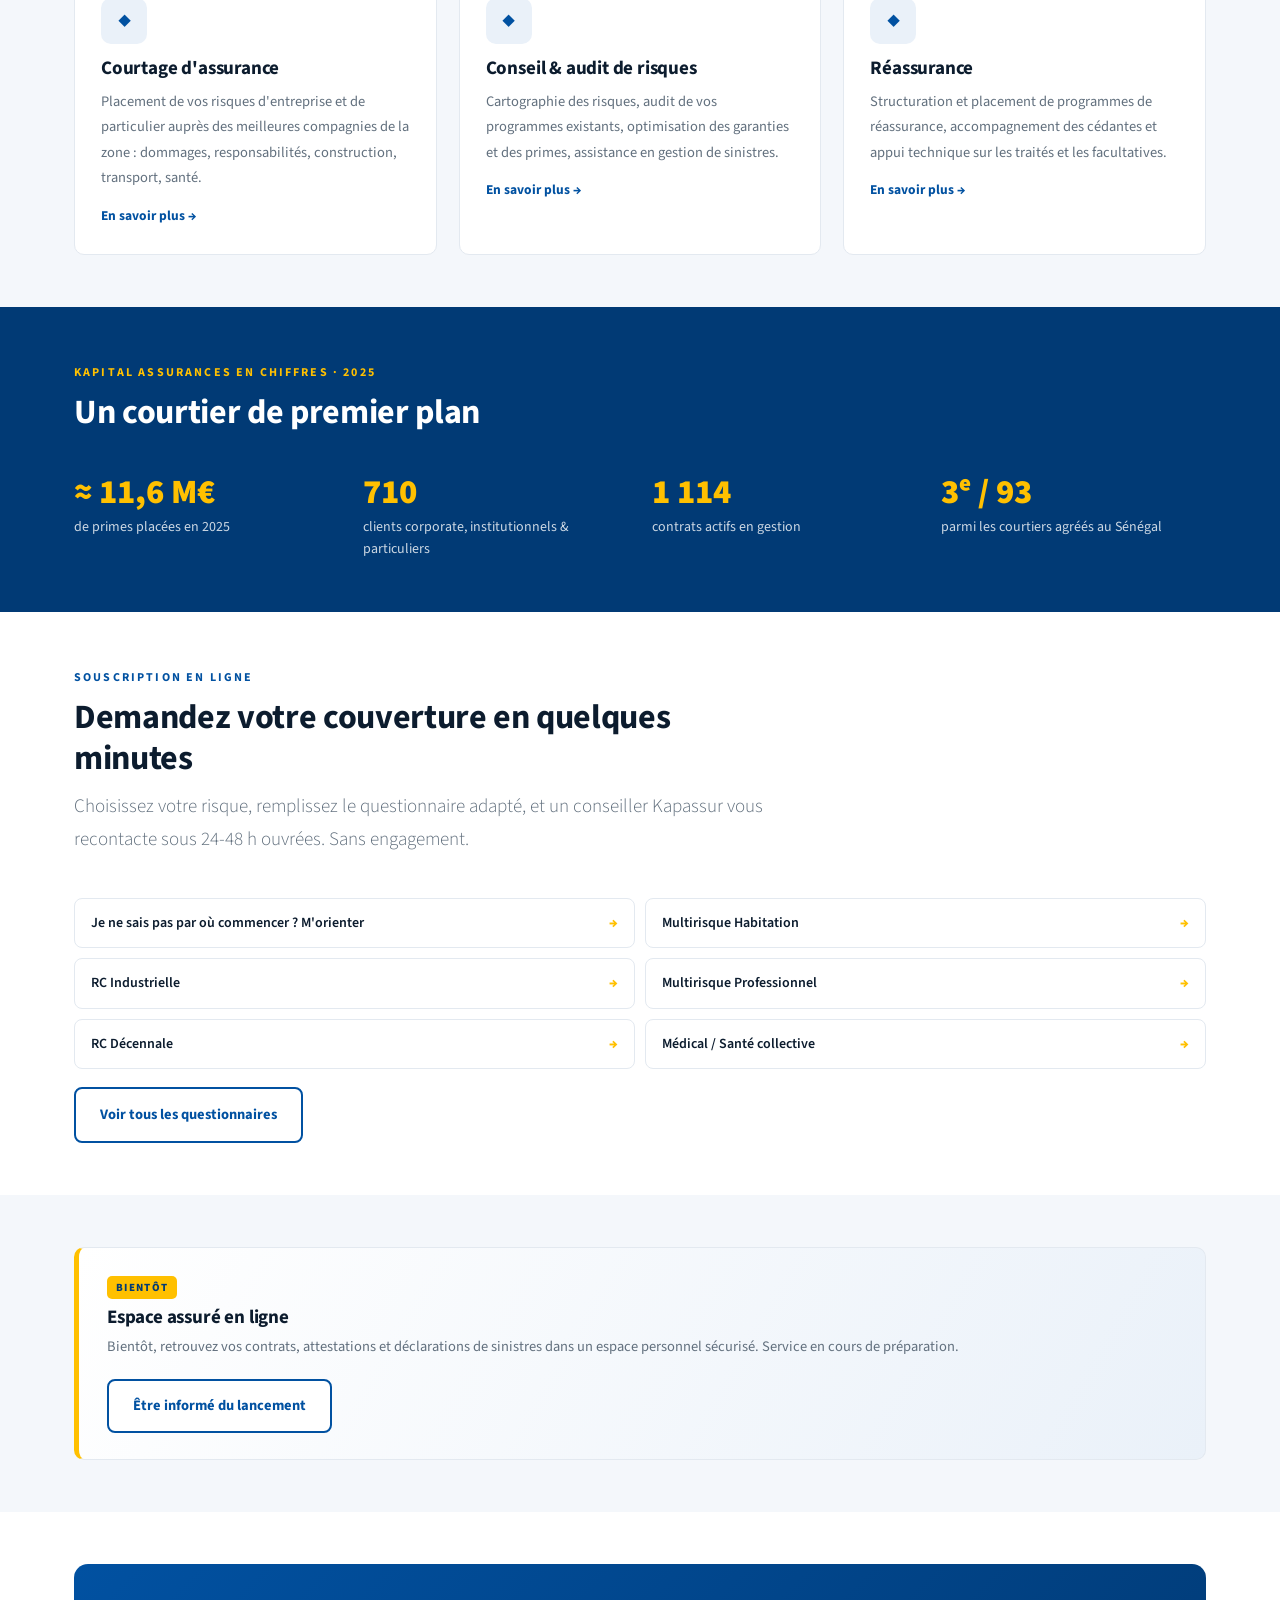
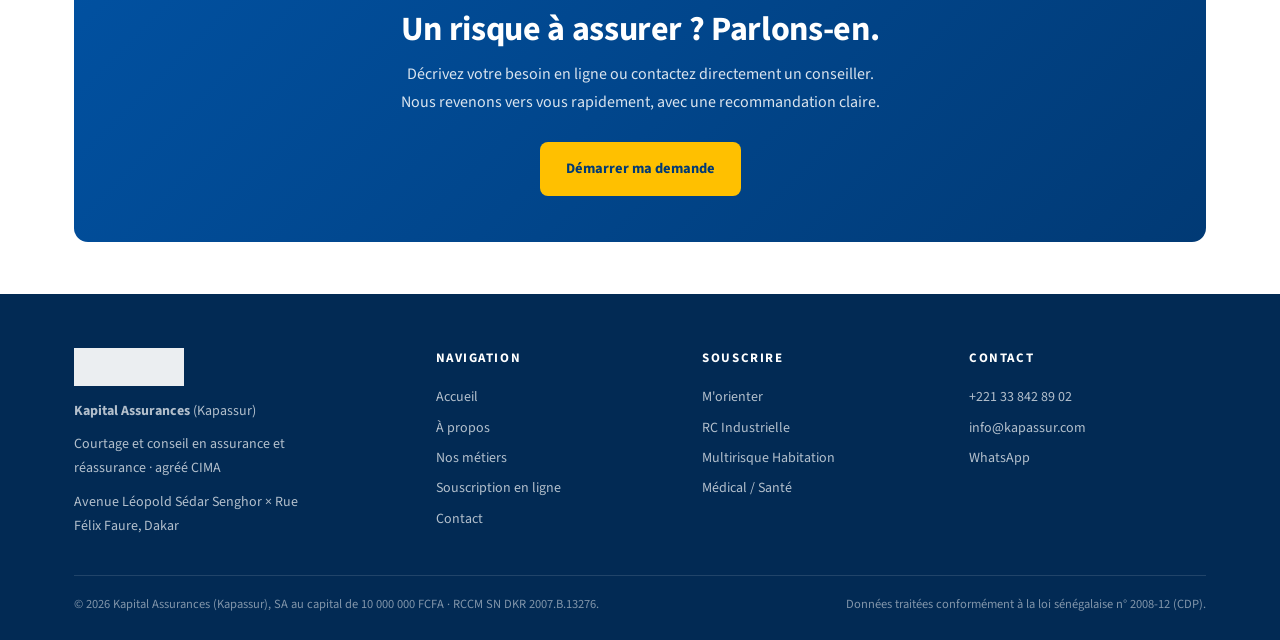
==== commit ac28ca56: "Add files via upload" ====
--- a/index.html
+++ b/index.html
@@ -175,7 +175,9 @@
     <div class="foot-grid">
       <div>
         <img src="logo.png" alt="Kapital Assurances">
-        <p class="desc"><strong>Kapital Assurances</strong> (Kapassur)<br>Courtage et conseil en assurance et réassurance, agréé CIMA.<br>Avenue Léopold Sédar Senghor × Rue Félix Faure, Dakar.</p>
+        <p class="desc"><strong>Kapital Assurances</strong> (Kapassur)</p>
+        <p class="desc" style="margin-top:10px;">Courtage et conseil en assurance et réassurance · agréé CIMA</p>
+        <p class="desc" style="margin-top:10px;">Avenue Léopold Sédar Senghor × Rue Félix Faure, Dakar</p>
       </div>
       <div>
         <h4>Navigation</h4>
